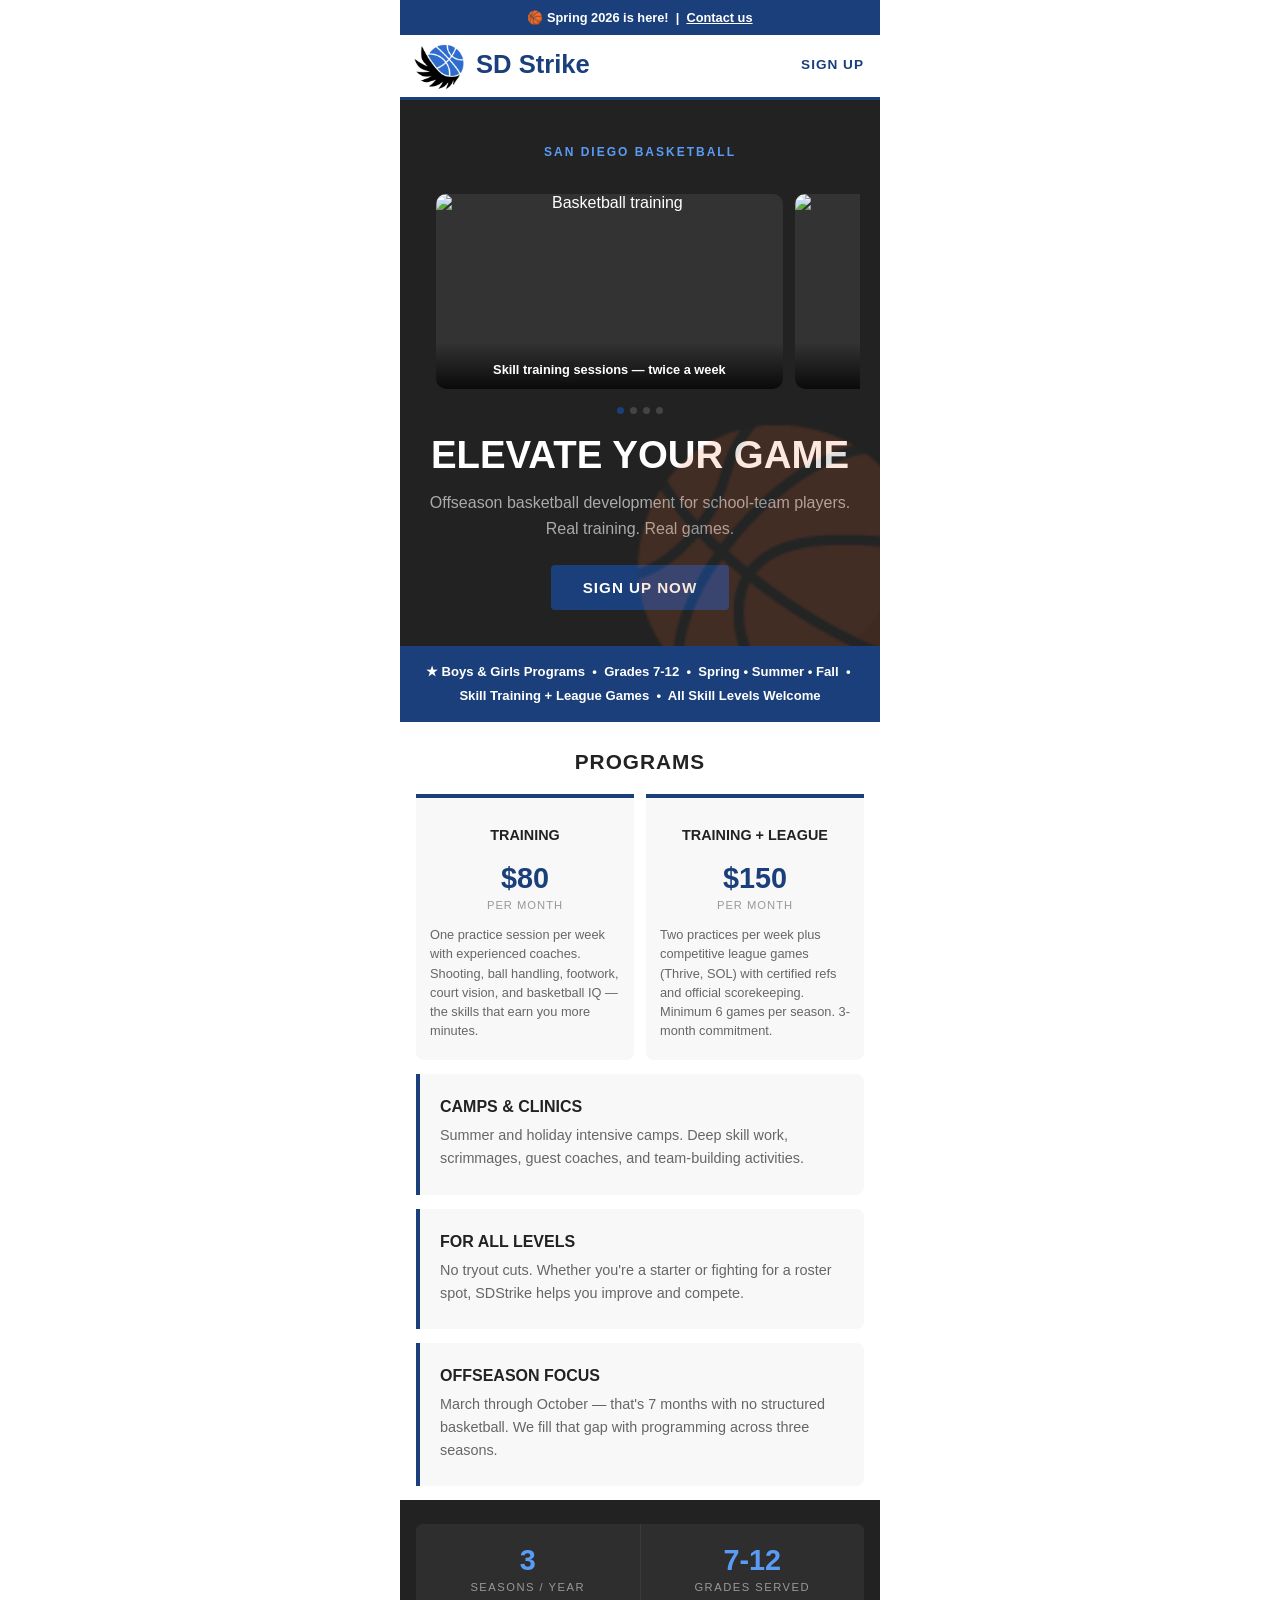
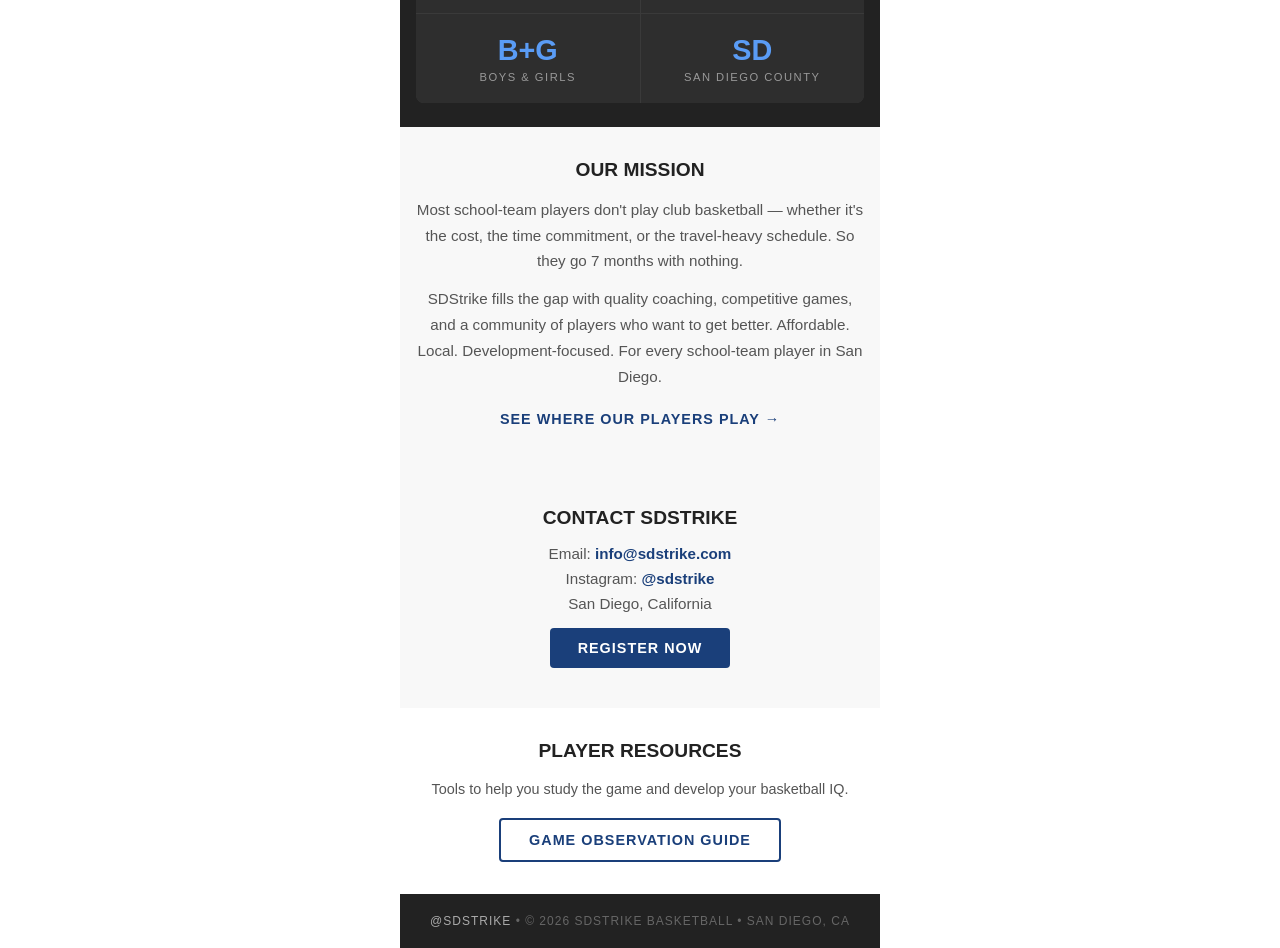
==== index.html @ 97cf1a8b "add notable players page" ====
<!DOCTYPE html>
<html lang="en">
<head>
<meta charset="UTF-8">
<meta name="viewport" content="width=device-width, initial-scale=1.0">
<title>SDStrike Basketball</title>
<style>
  * { margin: 0; padding: 0; box-sizing: border-box; }
  body { font-family: -apple-system, BlinkMacSystemFont, 'Segoe UI', Roboto, sans-serif; color: #222; background: #fff; max-width: 480px; margin: 0 auto; }

  /* TOP BAR */
  .topbar { background: #1a3f7a; color: #fff; text-align: center; padding: 10px 16px; font-size: 0.8rem; font-weight: 600; }
  .topbar a { color: #fff; }

  /* NAV */
  nav { display: flex; justify-content: space-between; align-items: center; padding: 2px 16px 6px; background: #fff; border-bottom: 3px solid #1a3f7a; position: sticky; top: 0; z-index: 100; }
  nav .logo { font-size: 1.6rem; font-weight: 900; color: #222; display: flex; align-items: center; gap: 6px; }
  nav .logo img { height: 54px; position: relative; top: 3px; left: -4px; }
  nav .logo span { color: #1a3f7a; }
  nav a.nav-link { color: #1a3f7a; text-decoration: none; font-weight: 700; font-size: 0.85rem; text-transform: uppercase; letter-spacing: 1px; }

  /* HERO */
  .hero { background: #222; color: #fff; padding: 40px 20px 36px; text-align: center; position: relative; overflow: hidden; }
  .hero .ball { display: none; }
  .hero .badge { display: inline-block; background: none; color: #5a9cf5; padding: 5px 0; font-size: 0.75rem; font-weight: 700; text-transform: uppercase; letter-spacing: 2px; margin-bottom: 14px; }
  .hero h1 { font-size: 2.4rem; font-weight: 900; text-transform: uppercase; line-height: 1.1; margin-bottom: 14px; }
  .hero p { font-size: 1rem; color: #aaa; line-height: 1.6; margin-bottom: 24px; }
  .hero .btn { display: inline-block; background: #1a3f7a; color: #fff; padding: 14px 32px; font-size: 0.95rem; font-weight: 700; text-decoration: none; text-transform: uppercase; letter-spacing: 1px; border-radius: 4px; }
  .hero .bg-ball { position: absolute; right: -60px; bottom: -70px; font-size: 16rem; opacity: 0.15; pointer-events: none; }

  /* GALLERY SLIDESHOW */
  .gallery { padding: 16px 0 20px; }
  .gallery-track { display: flex; gap: 12px; overflow-x: auto; scroll-snap-type: x mandatory; -webkit-overflow-scrolling: touch; padding: 0 16px 14px; scrollbar-width: none; }
  .gallery-track::-webkit-scrollbar { display: none; }
  .gallery-slide { flex: 0 0 85%; scroll-snap-align: center; border-radius: 10px; overflow: hidden; position: relative; background: #333; aspect-ratio: 16 / 9; display: flex; align-items: center; justify-content: center; }
  .gallery-slide img, .gallery-slide video { width: 100%; height: 100%; object-fit: cover; }
  .gallery-slide .placeholder { text-align: center; color: #888; padding: 20px; }
  .gallery-slide .placeholder .icon { font-size: 2.5rem; margin-bottom: 8px; display: block; }
  .gallery-slide .placeholder p { font-size: 0.8rem; }
  .gallery-slide .caption { position: absolute; bottom: 0; left: 0; right: 0; background: linear-gradient(transparent, rgba(0,0,0,0.8)); color: #fff; padding: 20px 14px 12px; font-size: 0.8rem; font-weight: 600; }
  .gallery-dots { display: flex; justify-content: center; gap: 6px; padding: 4px 0 0; }
  .gallery-dots span { width: 7px; height: 7px; border-radius: 50%; background: #444; }
  .gallery-dots span.active { background: #1a3f7a; }

  /* TICKER */
  .ticker { background: #1a3f7a; color: #fff; padding: 14px 16px; font-size: 0.82rem; font-weight: 600; text-align: center; line-height: 1.8; }

  /* PROGRAM CARDS */
  .programs { padding: 0 16px; }
  .programs h2 { font-size: 1.3rem; font-weight: 800; text-transform: uppercase; letter-spacing: 1px; padding: 28px 0 20px; text-align: center; }
  .pricing-row { display: grid; grid-template-columns: 1fr 1fr; gap: 12px; margin-bottom: 14px; }
  .pricing-card { background: #f8f8f8; border-top: 4px solid #1a3f7a; border-radius: 0 0 8px 8px; padding: 20px 14px; text-align: center; display: flex; flex-direction: column; }
  .pricing-card h3 { font-size: 0.9rem; font-weight: 800; text-transform: uppercase; color: #222; margin-bottom: 10px; min-height: 2.4em; display: flex; align-items: center; justify-content: center; }
  .pricing-card .price { font-size: 1.8rem; font-weight: 900; color: #1a3f7a; margin-bottom: 4px; }
  .pricing-card .price-sub { font-size: 0.7rem; color: #999; text-transform: uppercase; letter-spacing: 1px; margin-bottom: 14px; }
  .pricing-card p { font-size: 0.8rem; color: #666; line-height: 1.5; text-align: left; flex: 1; }
  .program-card { background: #f8f8f8; border-left: 4px solid #1a3f7a; padding: 24px 20px; margin-bottom: 14px; border-radius: 0 8px 8px 0; }
  .program-card h3 { font-size: 1rem; font-weight: 800; text-transform: uppercase; margin-bottom: 8px; color: #222; }
  .program-card p { font-size: 0.9rem; color: #666; line-height: 1.6; }

  /* STATS + ABOUT DARK BLOCK */
  .dark-block { background: #222; padding: 24px 0 24px; }
  .stats { display: grid; grid-template-columns: 1fr 1fr; gap: 1px; background: #3a3a3a; margin: 0 16px; border-radius: 8px; overflow: hidden; }
  .stat-item { background: #2e2e2e; padding: 20px 12px; text-align: center; }
  .stat-item .num { font-size: 1.8rem; font-weight: 900; color: #5a9cf5; }
  .stat-item .label { font-size: 0.7rem; text-transform: uppercase; letter-spacing: 1.5px; color: #999; margin-top: 4px; }

  /* ABOUT */
  .about { padding: 32px 16px 32px; background: #f8f8f8; text-align: center; }
  .about h2 { font-size: 1.2rem; font-weight: 800; text-transform: uppercase; margin-bottom: 16px; }
  .about p { font-size: 0.95rem; color: #555; line-height: 1.7; margin-bottom: 12px; }

  /* CONTACT */
  .contact { background: #f8f8f8; padding: 32px 16px; text-align: center; }
  .contact h2 { font-size: 1.2rem; font-weight: 800; text-transform: uppercase; margin-bottom: 16px; }
  .contact p { font-size: 0.95rem; color: #555; margin-bottom: 8px; }
  .contact a { color: #1a3f7a; font-weight: 700; text-decoration: none; }

  /* RESOURCES */
  .resources { padding: 32px 16px; text-align: center; }
  .resources h2 { font-size: 1.2rem; font-weight: 800; text-transform: uppercase; margin-bottom: 16px; }
  .resources p { font-size: 0.9rem; color: #555; margin-bottom: 16px; line-height: 1.6; }
  .resources .resource-btn { display: inline-block; background: #fff; color: #1a3f7a; border: 2px solid #1a3f7a; padding: 12px 28px; font-size: 0.9rem; font-weight: 700; text-decoration: none; text-transform: uppercase; letter-spacing: 1px; border-radius: 4px; transition: background 0.2s, color 0.2s; }
  .resources .resource-btn:hover { background: #1a3f7a; color: #fff; }

  /* FOOTER */
  footer { background: #222; color: #666; padding: 20px 16px; text-align: center; font-size: 0.75rem; text-transform: uppercase; letter-spacing: 1px; }
</style>
</head>
<body>

<div class="topbar">
  &#127936; Spring 2026 is here! &nbsp;|&nbsp; <a href="#contact">Contact us</a>
</div>

<nav>
  <div class="logo"><img src="sdstrike.png" alt="SDStrike"> <span>SD Strike</span></div>
  <a href="https://docs.google.com/forms/d/e/1FAIpQLSfK__71O7koZuayCxLPjM4MMpA4Gy1IkX4Kkn_29KgoKGZwSg/viewform" class="nav-link" target="_blank">Sign Up</a>
</nav>

<section class="hero">
  <div class="badge">San Diego Basketball</div>

  <div class="gallery">
    <div class="gallery-track" id="galleryTrack">
      <div class="gallery-slide">
        <img src="https://images.unsplash.com/photo-1546519638-68e109498ffc?w=800&q=80" alt="Basketball training">
        <div class="caption">Skill training sessions — twice a week</div>
      </div>
      <div class="gallery-slide">
        <img src="https://images.unsplash.com/photo-1574623452334-1e0ac2b3ccb4?w=800&q=80" alt="Game day basketball">
        <div class="caption">Weekend league games with refs</div>
      </div>
      <div class="gallery-slide">
        <img src="https://images.unsplash.com/photo-1519861531473-9200262188bf?w=800&q=80" alt="Basketball on court">
        <div class="caption">Building a community of players</div>
      </div>
      <div class="gallery-slide">
        <img src="https://images.unsplash.com/photo-1608245449230-4ac19066d2d0?w=800&q=80" alt="Youth basketball">
        <div class="caption">Development for every school-team player</div>
      </div>
    </div>
    <div class="gallery-dots" id="galleryDots">
      <span class="active"></span>
      <span></span>
      <span></span>
      <span></span>
    </div>
  </div>

  <h1>Elevate Your Game</h1>
  <div class="bg-ball">&#127936;</div>
  <p>Offseason basketball development for school-team players. Real training. Real games.</p>
  <a href="https://docs.google.com/forms/d/e/1FAIpQLSfK__71O7koZuayCxLPjM4MMpA4Gy1IkX4Kkn_29KgoKGZwSg/viewform" class="btn" target="_blank">Sign Up Now</a>
</section>

<div class="ticker">
  &#9733; Boys &amp; Girls Programs &nbsp;&bull;&nbsp;
  Grades 7-12 &nbsp;&bull;&nbsp;
  Spring &bull; Summer &bull; Fall &nbsp;&bull;&nbsp;
  Skill Training + League Games &nbsp;&bull;&nbsp;
  All Skill Levels Welcome
</div>

<div class="programs" id="programs">
  <h2>Programs</h2>

  <div class="pricing-row">
    <div class="pricing-card">
      <h3>Training</h3>
      <div class="price">$80</div>
      <div class="price-sub">per month</div>
      <p>One practice session per week with experienced coaches. Shooting, ball handling, footwork, court vision, and basketball IQ — the skills that earn you more minutes.</p>
    </div>
    <div class="pricing-card">
      <h3>Training + League</h3>
      <div class="price">$150</div>
      <div class="price-sub">per month</div>
      <p>Two practices per week plus competitive league games (Thrive, SOL) with certified refs and official scorekeeping. Minimum 6 games per season. 3-month commitment.</p>
    </div>
  </div>

  <div class="program-card">
    <h3>Camps &amp; Clinics</h3>
    <p>Summer and holiday intensive camps. Deep skill work, scrimmages, guest coaches, and team-building activities.</p>
  </div>

  <div class="program-card">
    <h3>For All Levels</h3>
    <p>No tryout cuts. Whether you're a starter or fighting for a roster spot, SDStrike helps you improve and compete.</p>
  </div>

  <div class="program-card">
    <h3>Offseason Focus</h3>
    <p>March through October — that's 7 months with no structured basketball. We fill that gap with programming across three seasons.</p>
  </div>
</div>

<div class="dark-block">
<div class="stats">
  <div class="stat-item">
    <div class="num">3</div>
    <div class="label">Seasons / Year</div>
  </div>
  <div class="stat-item">
    <div class="num">7-12</div>
    <div class="label">Grades Served</div>
  </div>
  <div class="stat-item">
    <div class="num">B+G</div>
    <div class="label">Boys &amp; Girls</div>
  </div>
  <div class="stat-item">
    <div class="num">SD</div>
    <div class="label">San Diego County</div>
  </div>
</div>

</div>

<section class="about" id="about">
  <h2>Our Mission</h2>
  <p>Most school-team players don't play club basketball — whether it's the cost, the time commitment, or the travel-heavy schedule. So they go 7 months with nothing.</p>
  <p>SDStrike fills the gap with quality coaching, competitive games, and a community of players who want to get better. Affordable. Local. Development-focused. For every school-team player in San Diego.</p>
  <p style="margin-top: 16px;"><a href="players.html" style="color:#1a3f7a; font-weight:700; text-decoration:none; font-size:0.9rem; text-transform:uppercase; letter-spacing:1px;">See Where Our Players Play &rarr;</a></p>
</section>

<section class="contact" id="contact">
  <h2>Contact SDStrike</h2>
  <p>Email: <a href="mailto:info@sdstrike.com">info@sdstrike.com</a></p>
  <p>Instagram: <a href="https://www.instagram.com/sdstrike" target="_blank">@sdstrike</a></p>
  <p>San Diego, California</p>
  <p style="margin-top: 16px;"><a href="https://docs.google.com/forms/d/e/1FAIpQLSfK__71O7koZuayCxLPjM4MMpA4Gy1IkX4Kkn_29KgoKGZwSg/viewform" target="_blank" style="display:inline-block; background:#1a3f7a; color:#fff; padding:12px 28px; font-size:0.9rem; font-weight:700; text-decoration:none; text-transform:uppercase; letter-spacing:1px; border-radius:4px;">Register Now</a></p>
</section>

<section class="resources" id="resources">
  <h2>Player Resources</h2>
  <p>Tools to help you study the game and develop your basketball IQ.</p>
  <a href="game_observation_guide.html" class="resource-btn">Game Observation Guide</a>
</section>

<footer>
  <a href="https://www.instagram.com/sdstrike" target="_blank" style="color:#aaa; text-decoration:none;">@sdstrike</a> &bull; &copy; 2026 SDStrike Basketball &bull; San Diego, CA
</footer>

<script>
  const track = document.getElementById('galleryTrack');
  const dots = document.querySelectorAll('#galleryDots span');
  track.addEventListener('scroll', () => {
    const slideWidth = track.querySelector('.gallery-slide').offsetWidth + 12;
    const index = Math.round(track.scrollLeft / slideWidth);
    dots.forEach((d, i) => d.classList.toggle('active', i === index));
  });
</script>
</body>
</html>
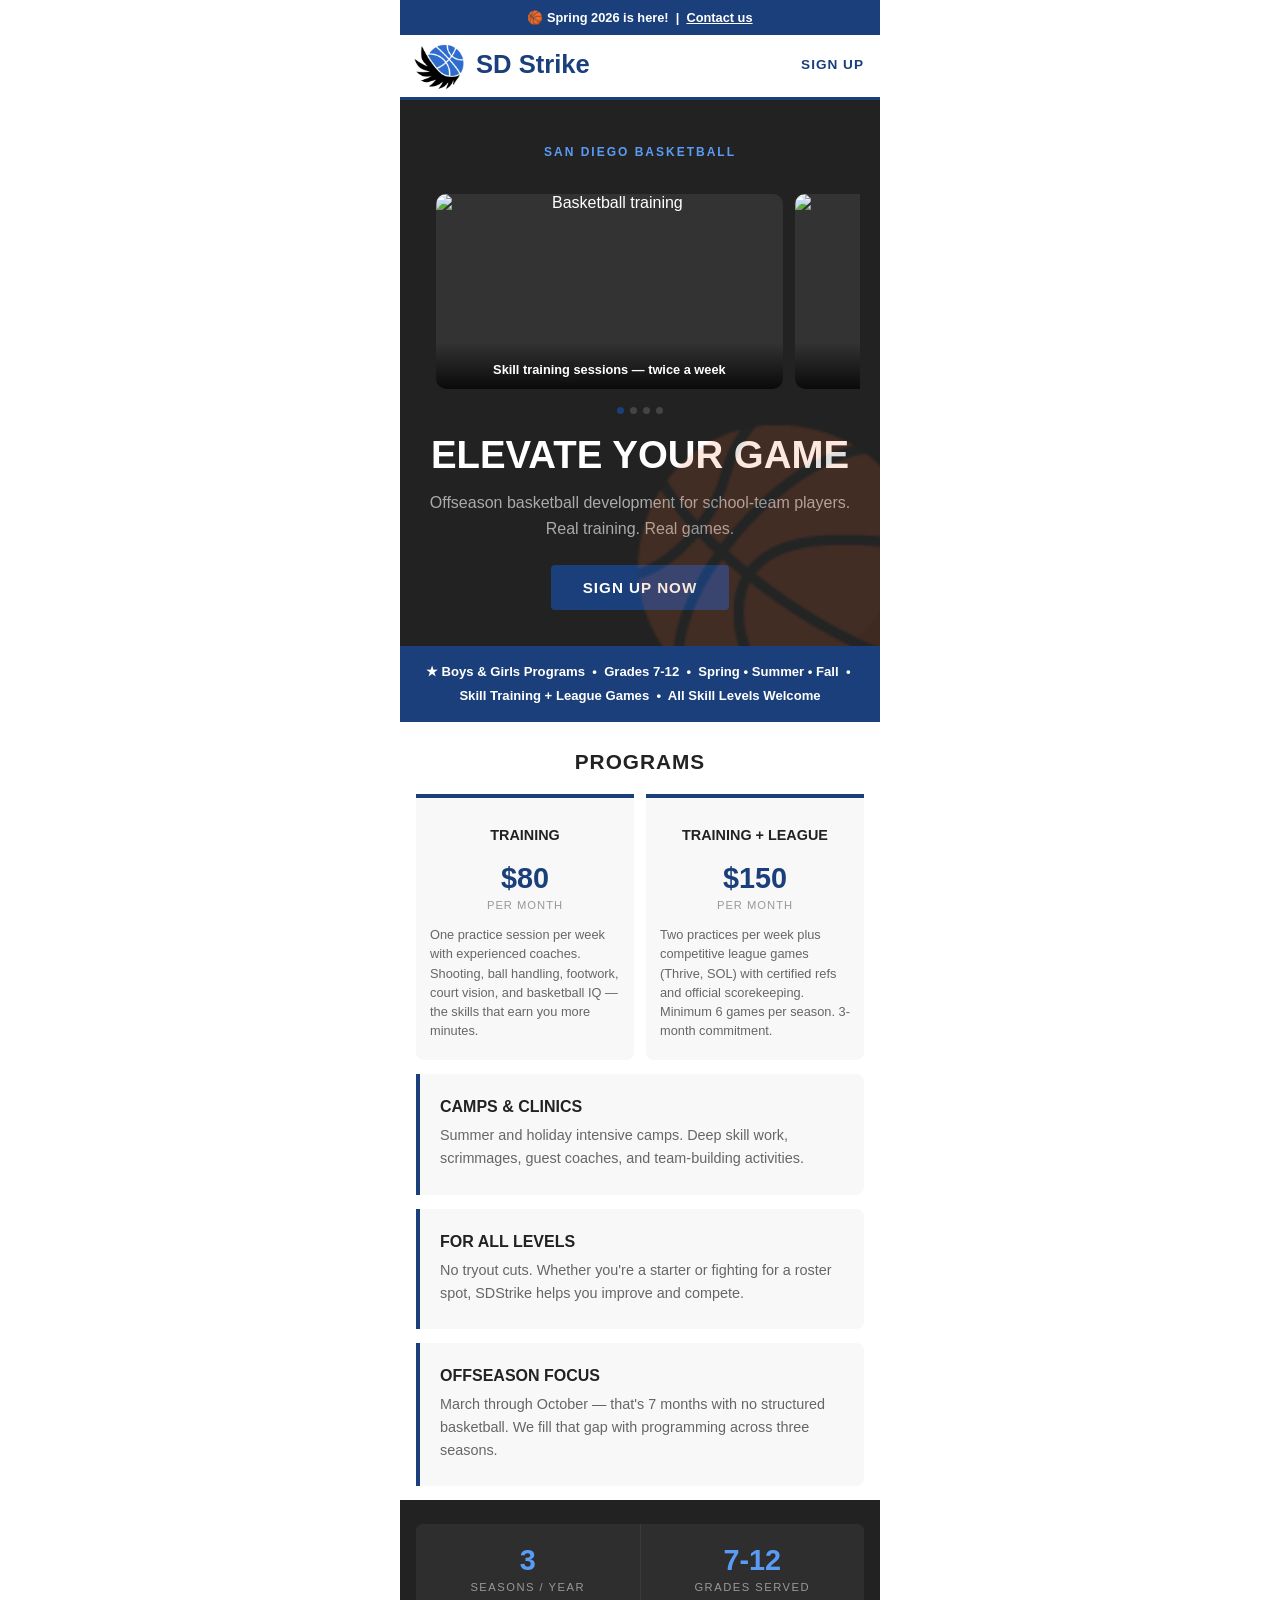
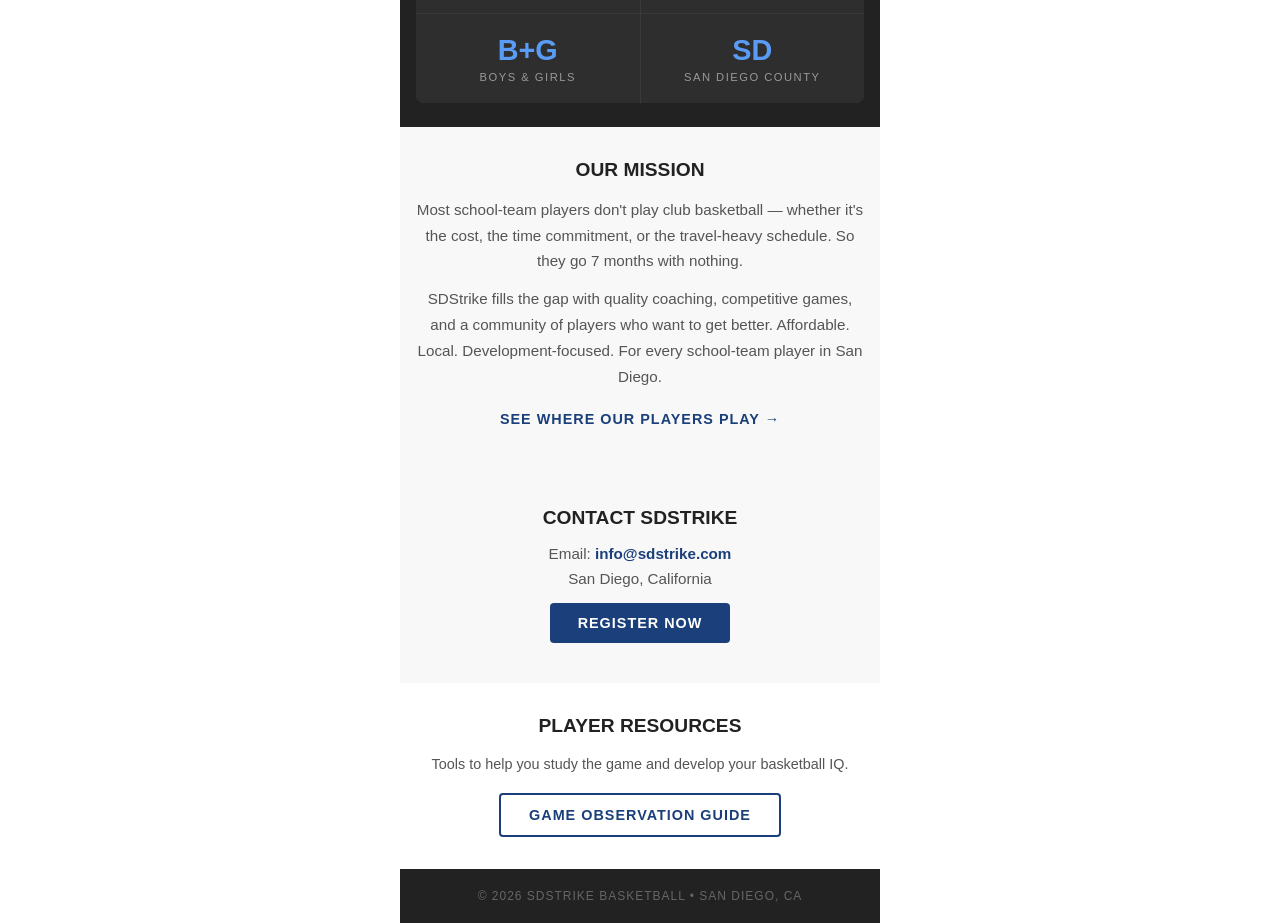
==== commit 6095c20d: "hide insta account for now" ====
--- a/index.html
+++ b/index.html
@@ -208,7 +208,7 @@
 <section class="contact" id="contact">
   <h2>Contact SDStrike</h2>
   <p>Email: <a href="mailto:info@sdstrike.com">info@sdstrike.com</a></p>
-  <p>Instagram: <a href="https://www.instagram.com/sdstrike" target="_blank">@sdstrike</a></p>
+  <!-- <p>Instagram: <a href="https://www.instagram.com/sdstrike" target="_blank">@sdstrike</a></p> -->
   <p>San Diego, California</p>
   <p style="margin-top: 16px;"><a href="https://docs.google.com/forms/d/e/1FAIpQLSfK__71O7koZuayCxLPjM4MMpA4Gy1IkX4Kkn_29KgoKGZwSg/viewform" target="_blank" style="display:inline-block; background:#1a3f7a; color:#fff; padding:12px 28px; font-size:0.9rem; font-weight:700; text-decoration:none; text-transform:uppercase; letter-spacing:1px; border-radius:4px;">Register Now</a></p>
 </section>
@@ -220,7 +220,7 @@
 </section>
 
 <footer>
-  <a href="https://www.instagram.com/sdstrike" target="_blank" style="color:#aaa; text-decoration:none;">@sdstrike</a> &bull; &copy; 2026 SDStrike Basketball &bull; San Diego, CA
+  &copy; 2026 SDStrike Basketball &bull; San Diego, CA
 </footer>
 
 <script>
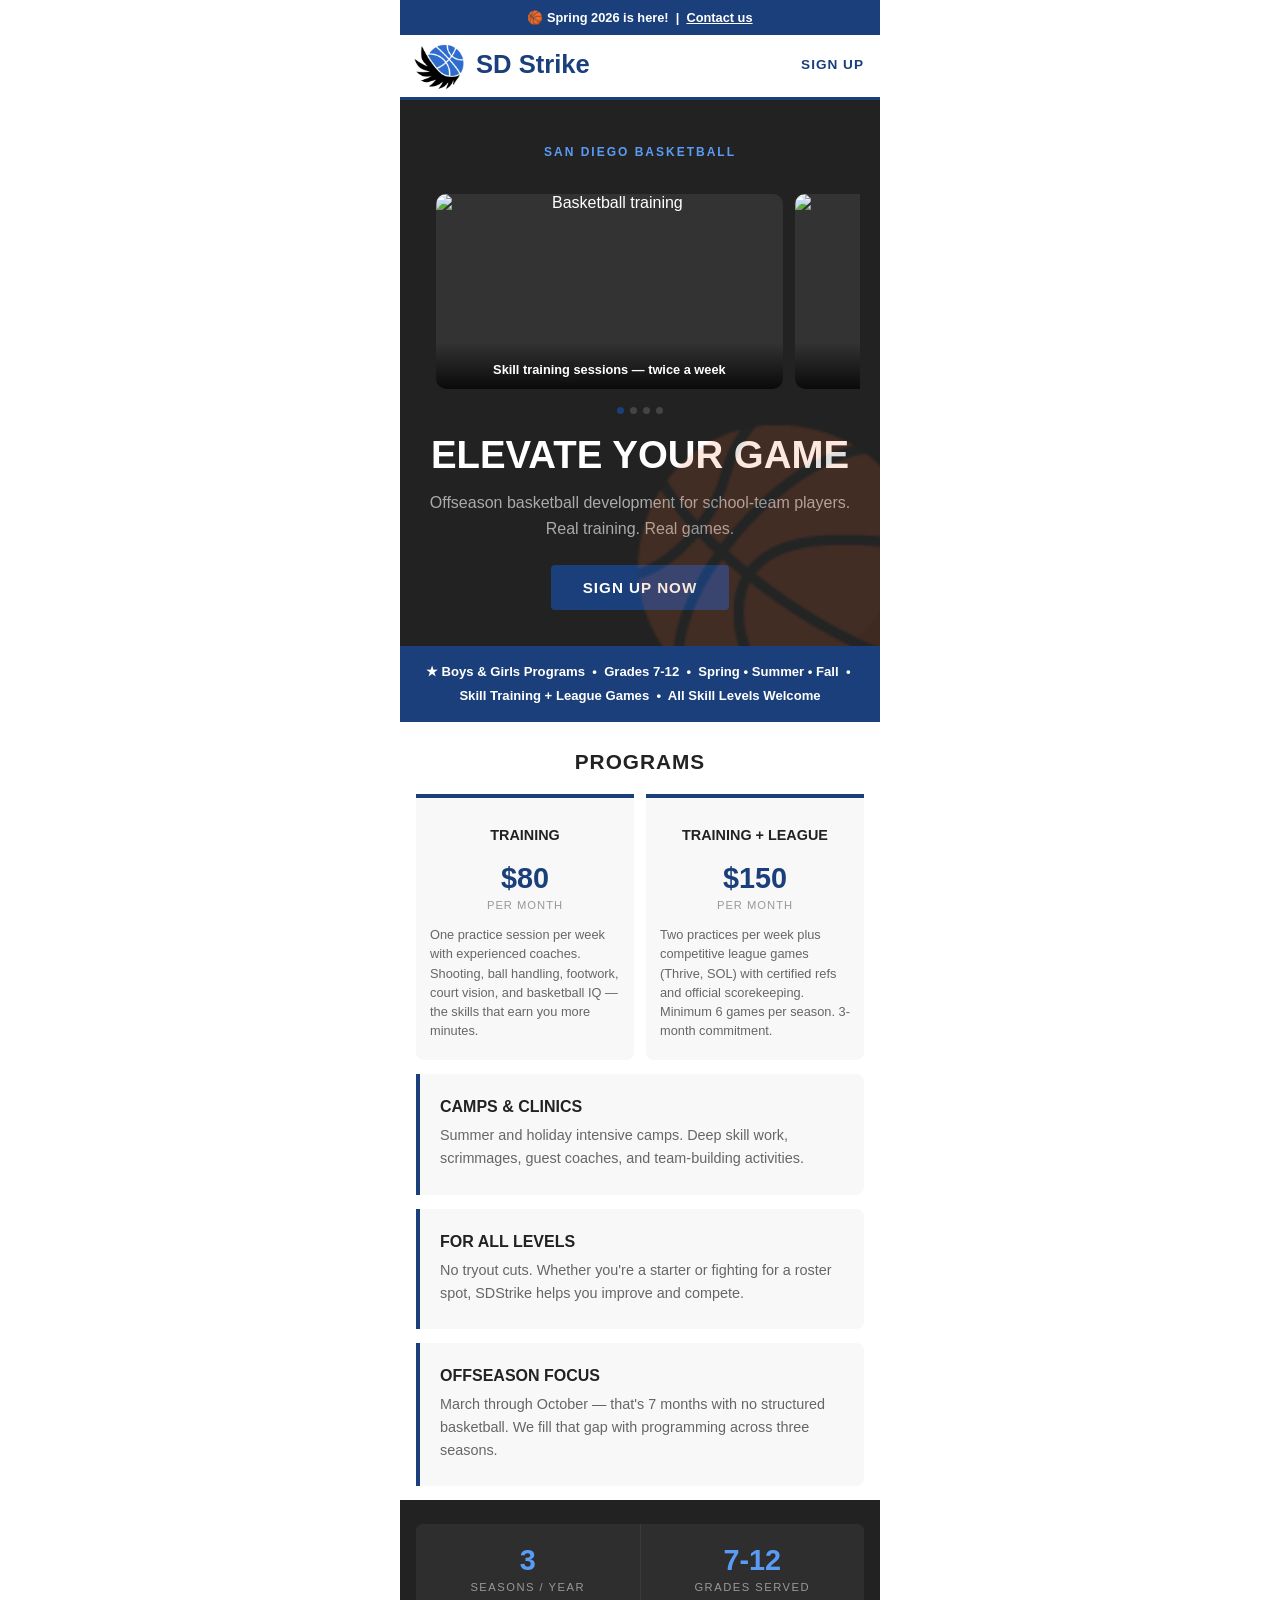
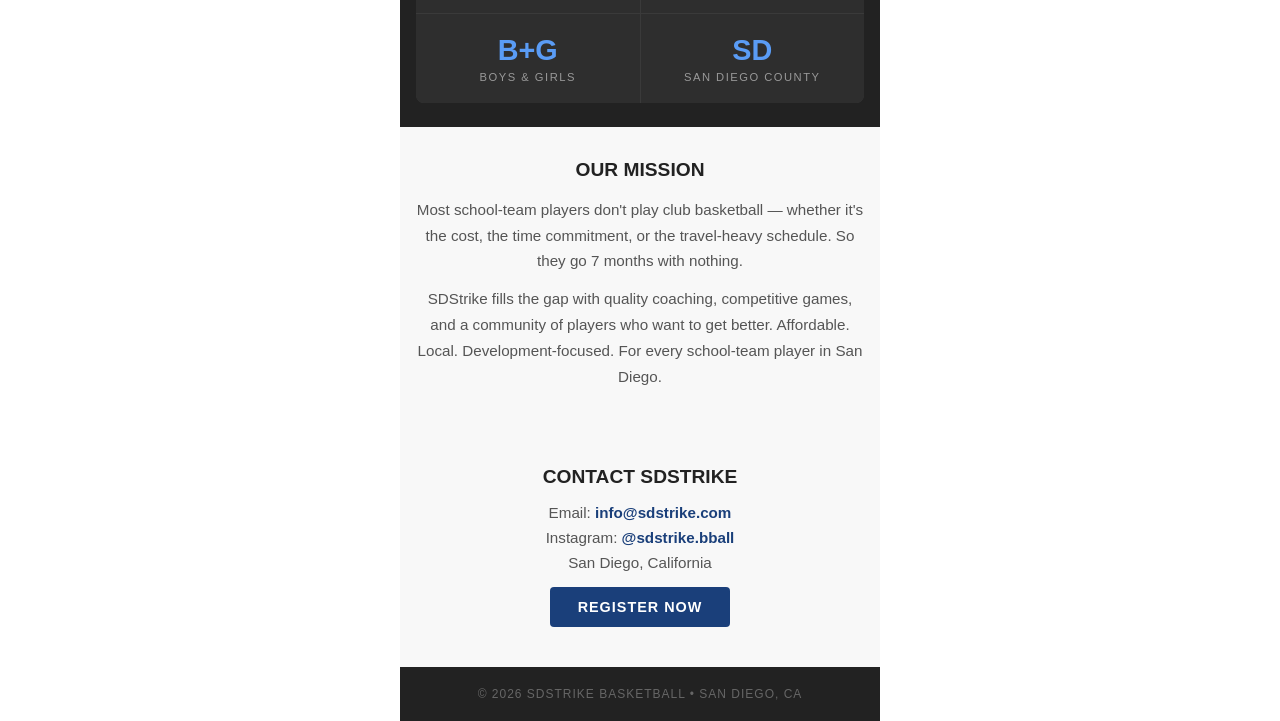
==== commit e0ae169a: "." ====
--- a/index.html
+++ b/index.html
@@ -202,22 +202,24 @@
   <h2>Our Mission</h2>
   <p>Most school-team players don't play club basketball — whether it's the cost, the time commitment, or the travel-heavy schedule. So they go 7 months with nothing.</p>
   <p>SDStrike fills the gap with quality coaching, competitive games, and a community of players who want to get better. Affordable. Local. Development-focused. For every school-team player in San Diego.</p>
-  <p style="margin-top: 16px;"><a href="players.html" style="color:#1a3f7a; font-weight:700; text-decoration:none; font-size:0.9rem; text-transform:uppercase; letter-spacing:1px;">See Where Our Players Play &rarr;</a></p>
+  <!-- <p style="margin-top: 16px;"><a href="internal/players.html" style="color:#1a3f7a; font-weight:700; text-decoration:none; font-size:0.9rem; text-transform:uppercase; letter-spacing:1px;">See Where Our Players Play &rarr;</a></p> -->
 </section>
 
 <section class="contact" id="contact">
   <h2>Contact SDStrike</h2>
   <p>Email: <a href="mailto:info@sdstrike.com">info@sdstrike.com</a></p>
-  <!-- <p>Instagram: <a href="https://www.instagram.com/sdstrike" target="_blank">@sdstrike</a></p> -->
+  <p>Instagram: <a href="https://www.instagram.com/sdstrike.bball" target="_blank">@sdstrike.bball</a></p>
   <p>San Diego, California</p>
   <p style="margin-top: 16px;"><a href="https://docs.google.com/forms/d/e/1FAIpQLSfK__71O7koZuayCxLPjM4MMpA4Gy1IkX4Kkn_29KgoKGZwSg/viewform" target="_blank" style="display:inline-block; background:#1a3f7a; color:#fff; padding:12px 28px; font-size:0.9rem; font-weight:700; text-decoration:none; text-transform:uppercase; letter-spacing:1px; border-radius:4px;">Register Now</a></p>
 </section>
 
+<!--
 <section class="resources" id="resources">
   <h2>Player Resources</h2>
   <p>Tools to help you study the game and develop your basketball IQ.</p>
-  <a href="game_observation_guide.html" class="resource-btn">Game Observation Guide</a>
-</section>
+  <a href="internal/game_observation_guide.html" class="resource-btn">Game Observation Guide</a>
+</section>
+-->
 
 <footer>
   &copy; 2026 SDStrike Basketball &bull; San Diego, CA
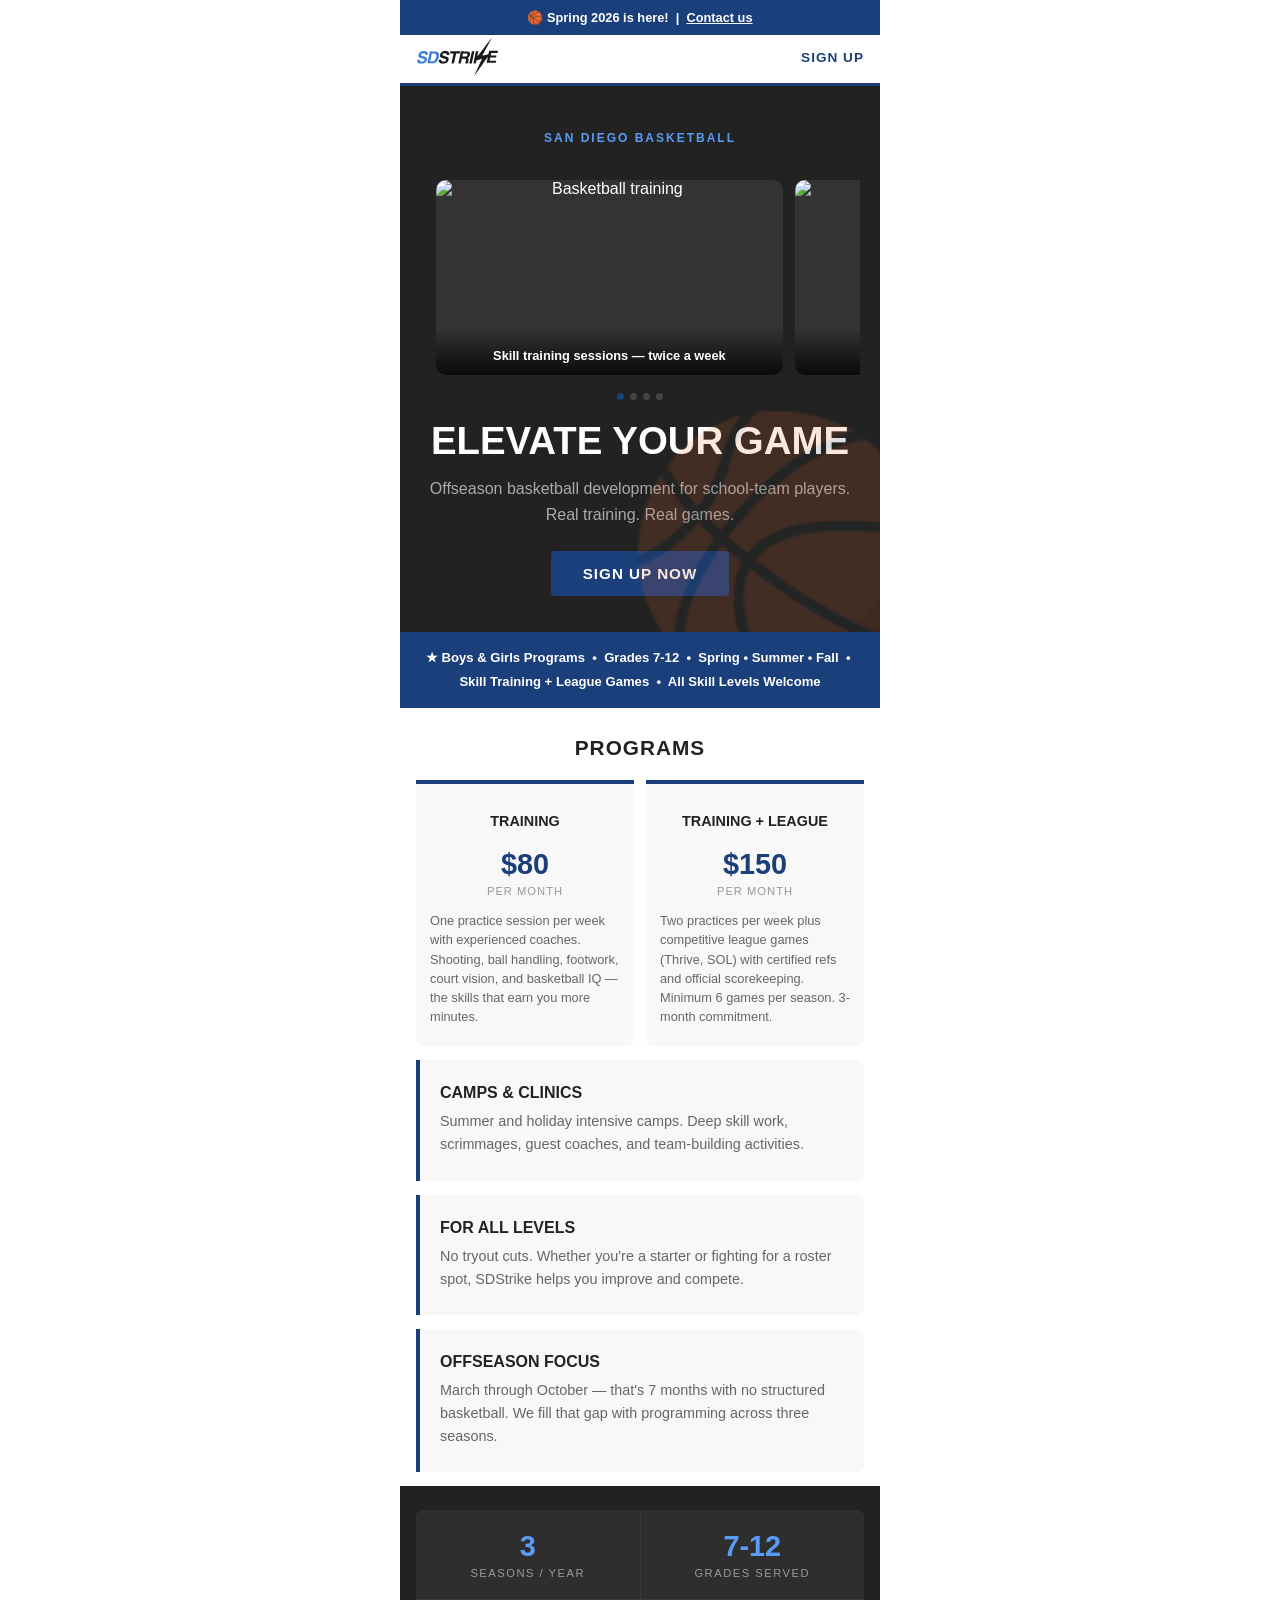
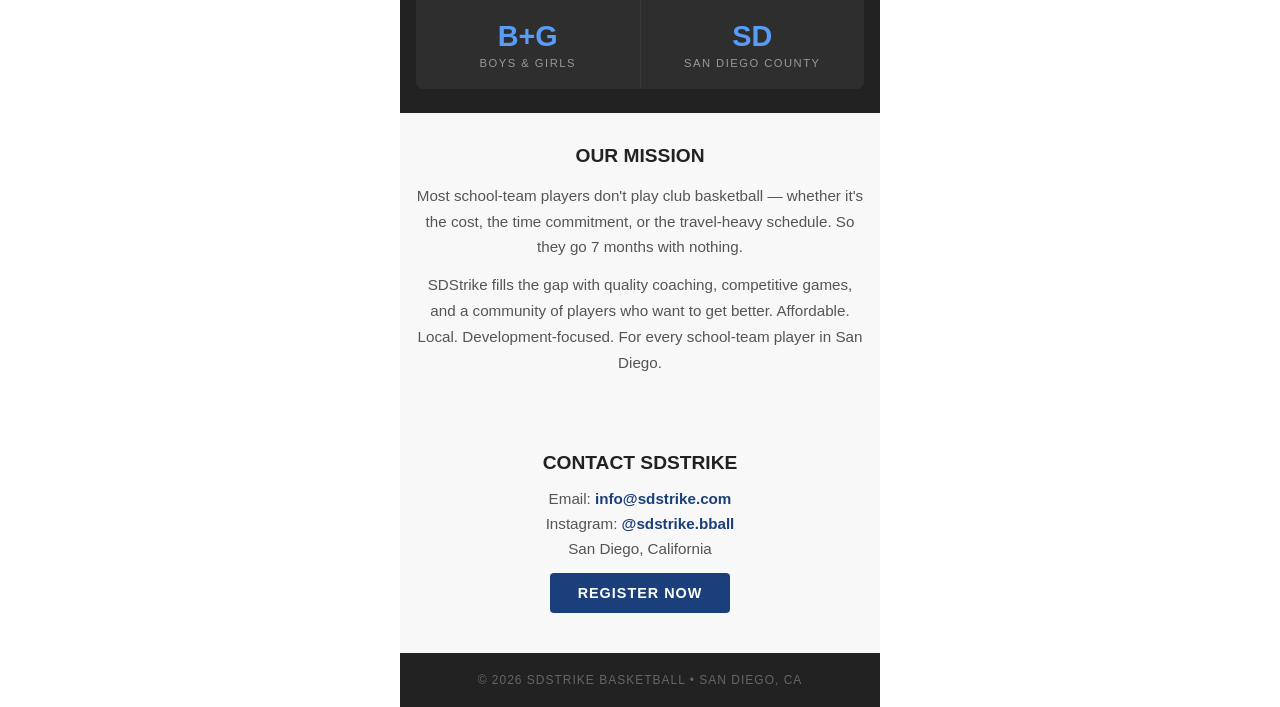
==== commit 4ccb5487: "new logo" ====
--- a/index.html
+++ b/index.html
@@ -14,9 +14,8 @@
 
   /* NAV */
   nav { display: flex; justify-content: space-between; align-items: center; padding: 2px 16px 6px; background: #fff; border-bottom: 3px solid #1a3f7a; position: sticky; top: 0; z-index: 100; }
-  nav .logo { font-size: 1.6rem; font-weight: 900; color: #222; display: flex; align-items: center; gap: 6px; }
-  nav .logo img { height: 54px; position: relative; top: 3px; left: -4px; }
-  nav .logo span { color: #1a3f7a; }
+  nav .logo { display: flex; align-items: center; }
+  nav .logo img { height: 40px; }
   nav a.nav-link { color: #1a3f7a; text-decoration: none; font-weight: 700; font-size: 0.85rem; text-transform: uppercase; letter-spacing: 1px; }
 
   /* HERO */
@@ -94,7 +93,7 @@
 </div>
 
 <nav>
-  <div class="logo"><img src="sdstrike.png" alt="SDStrike"> <span>SD Strike</span></div>
+  <div class="logo"><img src="sdstrikelogo.svg" alt="SD Strike"></div>
   <a href="https://docs.google.com/forms/d/e/1FAIpQLSfK__71O7koZuayCxLPjM4MMpA4Gy1IkX4Kkn_29KgoKGZwSg/viewform" class="nav-link" target="_blank">Sign Up</a>
 </nav>
 
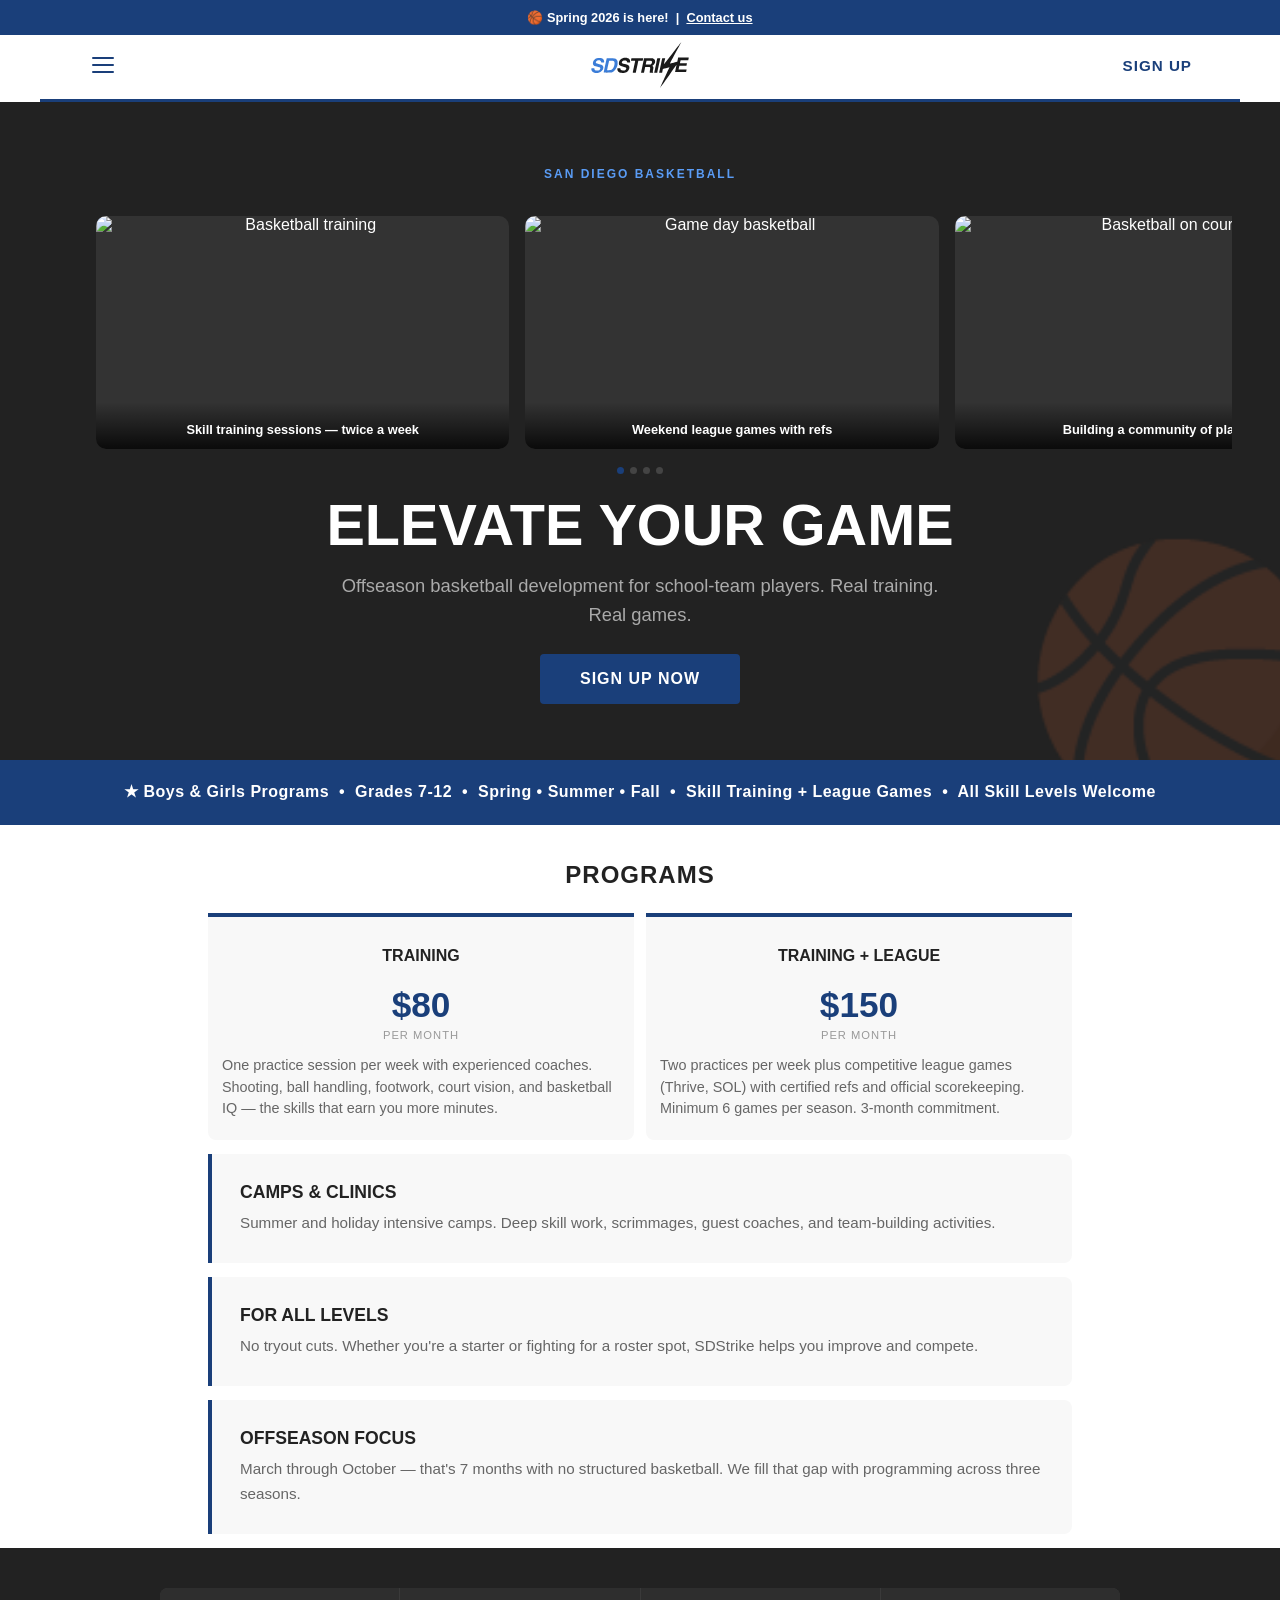
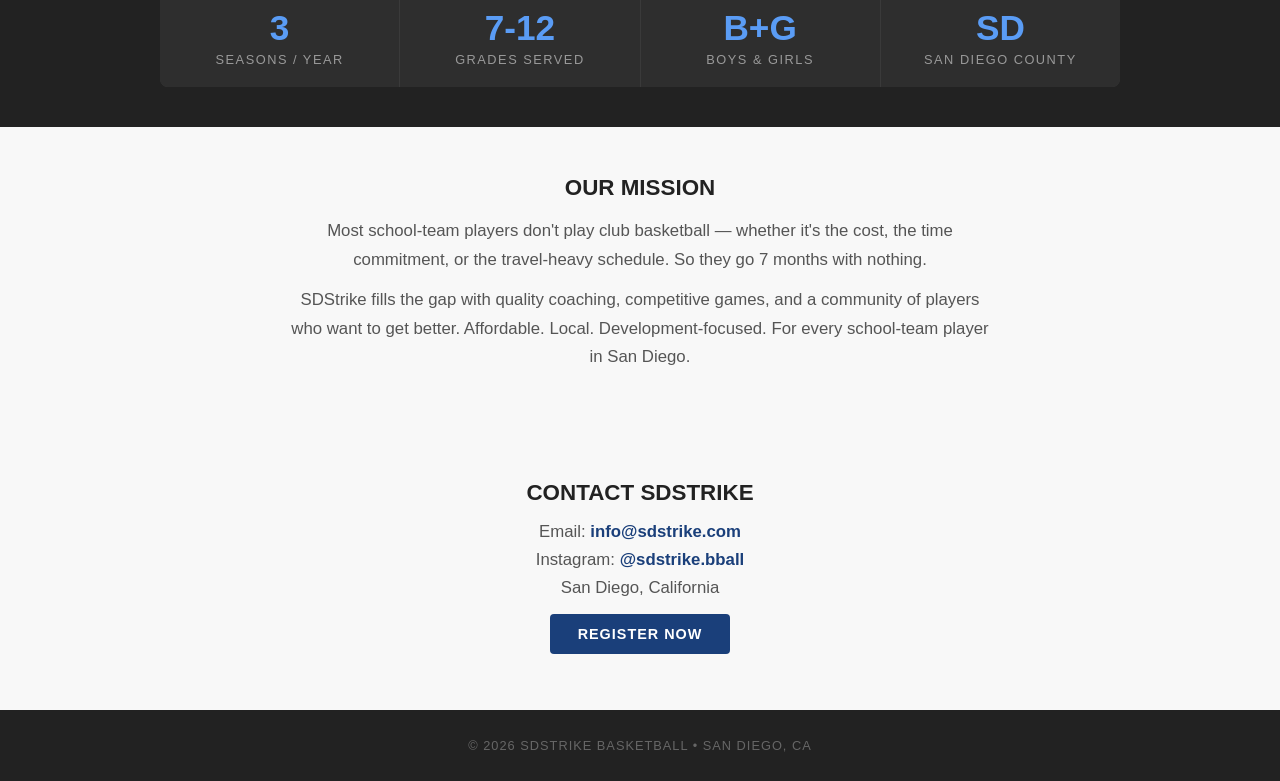
==== commit 3361e612: "add hamburger menu, sign-in page, and dashboard - Hamburger menu in nav with animated X toggle and L" ====
--- a/index.html
+++ b/index.html
@@ -6,17 +6,32 @@
 <title>SDStrike Basketball</title>
 <style>
   * { margin: 0; padding: 0; box-sizing: border-box; }
-  body { font-family: -apple-system, BlinkMacSystemFont, 'Segoe UI', Roboto, sans-serif; color: #222; background: #fff; max-width: 480px; margin: 0 auto; }
+  body { font-family: -apple-system, BlinkMacSystemFont, 'Segoe UI', Roboto, sans-serif; color: #222; background: #fff; margin: 0 auto; }
 
   /* TOP BAR */
   .topbar { background: #1a3f7a; color: #fff; text-align: center; padding: 10px 16px; font-size: 0.8rem; font-weight: 600; }
   .topbar a { color: #fff; }
 
   /* NAV */
-  nav { display: flex; justify-content: space-between; align-items: center; padding: 2px 16px 6px; background: #fff; border-bottom: 3px solid #1a3f7a; position: sticky; top: 0; z-index: 100; }
-  nav .logo { display: flex; align-items: center; }
+  .nav-container { position: sticky; top: 0; z-index: 100; background: #fff; }
+  nav { display: grid; grid-template-columns: 1fr auto 1fr; align-items: center; padding: 2px 16px 6px; background: #fff; border-bottom: 3px solid #1a3f7a; }
+  nav .logo { display: flex; align-items: center; justify-content: center; }
   nav .logo img { height: 40px; }
-  nav a.nav-link { color: #1a3f7a; text-decoration: none; font-weight: 700; font-size: 0.85rem; text-transform: uppercase; letter-spacing: 1px; }
+  nav a.nav-link { color: #1a3f7a; text-decoration: none; font-weight: 700; font-size: 0.85rem; text-transform: uppercase; letter-spacing: 1px; justify-self: end; }
+
+  /* HAMBURGER BUTTON */
+  .menu-btn { background: none; border: none; cursor: pointer; padding: 8px 4px; display: flex; flex-direction: column; gap: 5px; justify-self: start; }
+  .menu-btn span { display: block; width: 22px; height: 2px; background: #1a3f7a; border-radius: 2px; transition: transform 0.25s ease, opacity 0.25s ease; }
+  .menu-btn.open span:nth-child(1) { transform: rotate(45deg) translate(5px, 5px); }
+  .menu-btn.open span:nth-child(2) { opacity: 0; }
+  .menu-btn.open span:nth-child(3) { transform: rotate(-45deg) translate(5px, -5px); }
+
+  /* DROPDOWN MENU */
+  .menu-dropdown { display: none; border-bottom: 3px solid #1a3f7a; background: #fff; }
+  .menu-dropdown.open { display: block; }
+  .menu-dropdown a { display: flex; align-items: center; gap: 10px; padding: 16px 20px; color: #1a3f7a; text-decoration: none; font-weight: 700; font-size: 0.9rem; text-transform: uppercase; letter-spacing: 1px; border-bottom: 1px solid #f0f0f0; }
+  .menu-dropdown a:last-child { border-bottom: none; }
+  .menu-dropdown a:active { background: #f4f7ff; }
 
   /* HERO */
   .hero { background: #222; color: #fff; padding: 40px 20px 36px; text-align: center; position: relative; overflow: hidden; }
@@ -84,6 +99,90 @@
 
   /* FOOTER */
   footer { background: #222; color: #666; padding: 20px 16px; text-align: center; font-size: 0.75rem; text-transform: uppercase; letter-spacing: 1px; }
+
+  /* ============ MOBILE CAP (keep mobile look on small screens) ============ */
+  @media (max-width: 599px) {
+    body { max-width: 480px; }
+  }
+
+  /* ============ TABLET (600px – 1023px) ============ */
+  @media (min-width: 600px) {
+    /* Nav */
+    nav { padding: 4px 32px 8px; }
+    nav a.nav-link { font-size: 0.9rem; }
+
+    /* Hero */
+    .hero { padding: 50px 40px 44px; }
+    .hero h1 { font-size: 3rem; }
+    .hero p { font-size: 1.1rem; max-width: 540px; margin-left: auto; margin-right: auto; }
+
+    /* Gallery */
+    .gallery-slide { flex: 0 0 60%; }
+
+    /* Ticker */
+    .ticker { font-size: 0.9rem; padding: 16px 32px; }
+
+    /* Programs */
+    .programs { padding: 0 32px; max-width: 800px; margin: 0 auto; }
+
+    /* Stats */
+    .stats { max-width: 800px; margin: 0 auto; grid-template-columns: repeat(4, 1fr); }
+    .dark-block { padding: 32px 32px; }
+
+    /* About / Contact */
+    .about, .contact { padding: 40px 32px; }
+    .about p, .contact p { max-width: 600px; margin-left: auto; margin-right: auto; }
+    .about p { margin-bottom: 12px; }
+
+    /* Footer */
+    footer { padding: 24px 32px; }
+  }
+
+  /* ============ DESKTOP (1024px+) ============ */
+  @media (min-width: 1024px) {
+    /* Nav */
+    nav { padding: 6px 48px 10px; max-width: 1200px; margin: 0 auto; }
+    nav .logo img { height: 48px; }
+    nav a.nav-link { font-size: 0.95rem; }
+
+    /* Hero */
+    .hero { padding: 60px 48px 56px; }
+    .hero h1 { font-size: 3.6rem; }
+    .hero p { font-size: 1.15rem; max-width: 620px; }
+    .hero .btn { padding: 16px 40px; font-size: 1rem; }
+
+    /* Gallery */
+    .gallery { max-width: 100%; margin: 0 auto; padding: 16px 0 20px; }
+    .gallery-track { padding: 0 48px 14px; gap: 16px; }
+    .gallery-slide { flex: 0 0 38%; }
+
+    /* Ticker */
+    .ticker { font-size: 1rem; padding: 18px 48px; letter-spacing: 0.5px; }
+
+    /* Programs */
+    .programs { max-width: 960px; padding: 0 48px; }
+    .programs h2 { font-size: 1.5rem; padding: 36px 0 24px; }
+    .pricing-card h3 { font-size: 1rem; }
+    .pricing-card .price { font-size: 2.2rem; }
+    .pricing-card p { font-size: 0.9rem; }
+    .program-card { padding: 28px 28px; }
+    .program-card h3 { font-size: 1.1rem; }
+    .program-card p { font-size: 0.95rem; }
+
+    /* Stats */
+    .stats { max-width: 960px; }
+    .stat-item .num { font-size: 2.2rem; }
+    .stat-item .label { font-size: 0.8rem; }
+    .dark-block { padding: 40px 48px; }
+
+    /* About / Contact */
+    .about, .contact { padding: 48px; }
+    .about h2, .contact h2 { font-size: 1.4rem; }
+    .about p, .contact p { max-width: 700px; font-size: 1.05rem; }
+
+    /* Footer */
+    footer { padding: 28px 48px; font-size: 0.8rem; }
+  }
 </style>
 </head>
 <body>
@@ -92,10 +191,18 @@
   &#127936; Spring 2026 is here! &nbsp;|&nbsp; <a href="#contact">Contact us</a>
 </div>
 
-<nav>
-  <div class="logo"><img src="sdstrikelogo.svg" alt="SD Strike"></div>
-  <a href="https://docs.google.com/forms/d/e/1FAIpQLSfK__71O7koZuayCxLPjM4MMpA4Gy1IkX4Kkn_29KgoKGZwSg/viewform" class="nav-link" target="_blank">Sign Up</a>
-</nav>
+<div class="nav-container">
+  <nav>
+    <button class="menu-btn" id="menuBtn" aria-label="Open menu" aria-expanded="false">
+      <span></span><span></span><span></span>
+    </button>
+    <div class="logo"><img src="sdstrikelogo.svg" alt="SD Strike"></div>
+    <a href="https://docs.google.com/forms/d/e/1FAIpQLSfK__71O7koZuayCxLPjM4MMpA4Gy1IkX4Kkn_29KgoKGZwSg/viewform" class="nav-link" target="_blank">Sign Up</a>
+  </nav>
+  <div class="menu-dropdown" id="menuDropdown">
+    <a href="signin.html">&#128274; Log In</a>
+  </div>
+</div>
 
 <section class="hero">
   <div class="badge">San Diego Basketball</div>
@@ -232,6 +339,21 @@
     const index = Math.round(track.scrollLeft / slideWidth);
     dots.forEach((d, i) => d.classList.toggle('active', i === index));
   });
+
+  const menuBtn = document.getElementById('menuBtn');
+  const menuDropdown = document.getElementById('menuDropdown');
+  menuBtn.addEventListener('click', () => {
+    const isOpen = menuDropdown.classList.toggle('open');
+    menuBtn.classList.toggle('open', isOpen);
+    menuBtn.setAttribute('aria-expanded', isOpen);
+  });
+  document.addEventListener('click', (e) => {
+    if (!menuBtn.contains(e.target) && !menuDropdown.contains(e.target)) {
+      menuDropdown.classList.remove('open');
+      menuBtn.classList.remove('open');
+      menuBtn.setAttribute('aria-expanded', false);
+    }
+  });
 </script>
 </body>
 </html>
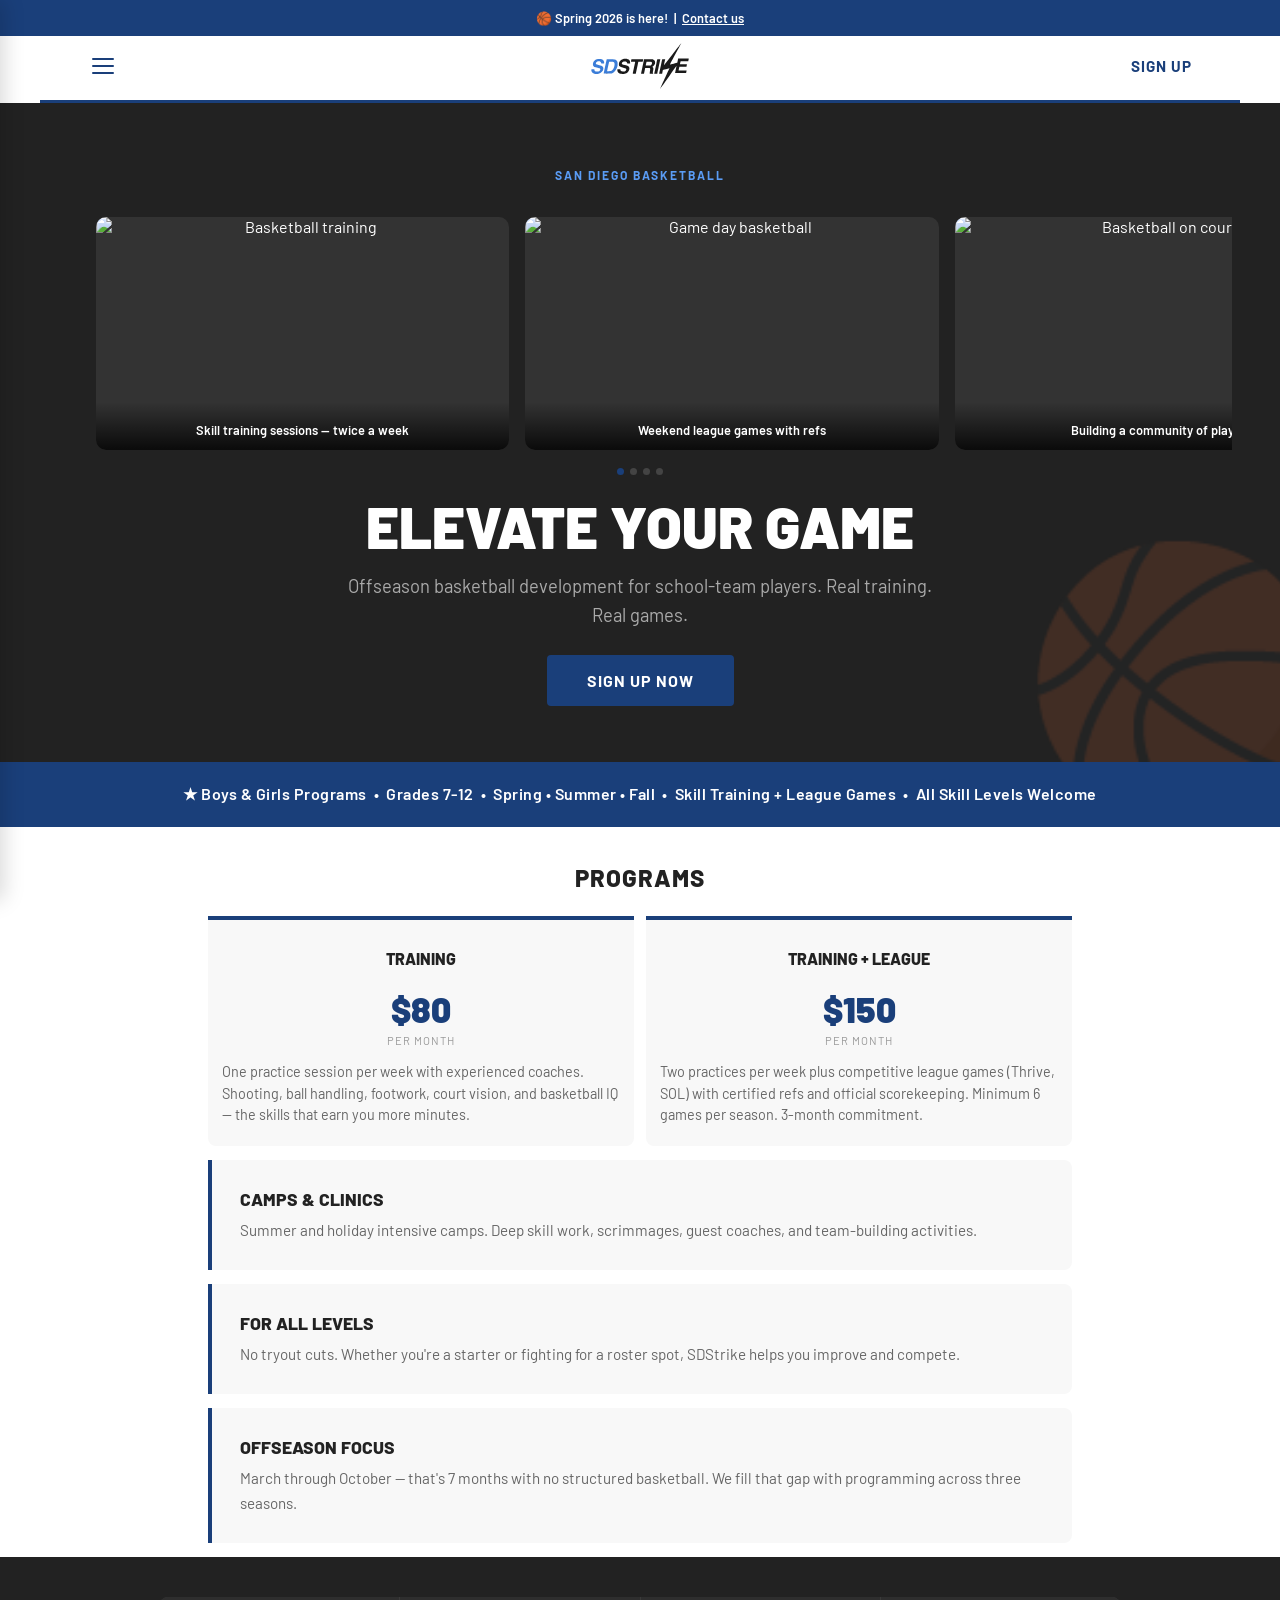
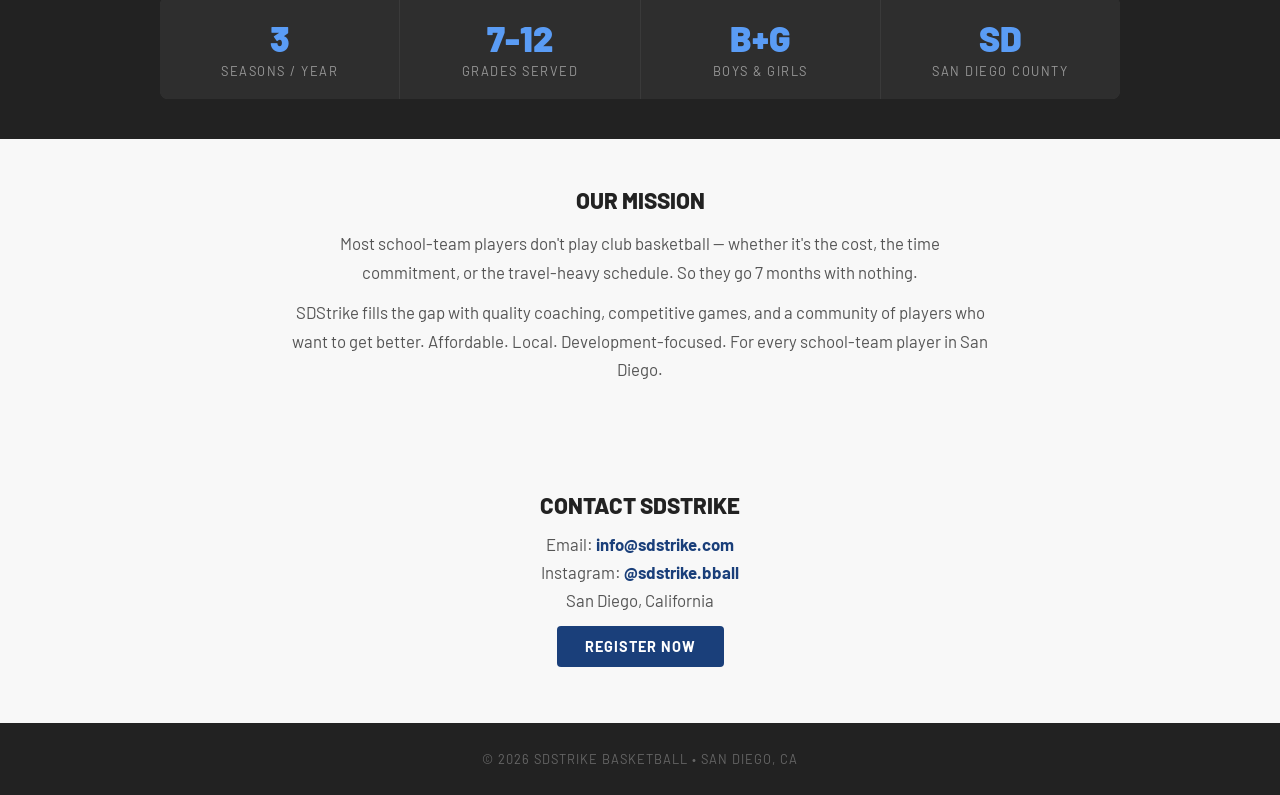
==== commit 7da4ffc6: "coaches bio" ====
--- a/index.html
+++ b/index.html
@@ -4,9 +4,12 @@
 <meta charset="UTF-8">
 <meta name="viewport" content="width=device-width, initial-scale=1.0">
 <title>SDStrike Basketball</title>
+<link rel="preconnect" href="https://fonts.googleapis.com">
+<link rel="preconnect" href="https://fonts.gstatic.com" crossorigin>
+<link href="https://fonts.googleapis.com/css2?family=Barlow:wght@400;600;700&display=swap" rel="stylesheet">
 <style>
   * { margin: 0; padding: 0; box-sizing: border-box; }
-  body { font-family: -apple-system, BlinkMacSystemFont, 'Segoe UI', Roboto, sans-serif; color: #222; background: #fff; margin: 0 auto; }
+  body { font-family: 'Barlow', sans-serif; color: #222; background: #fff; margin: 0 auto; }
 
   /* TOP BAR */
   .topbar { background: #1a3f7a; color: #fff; text-align: center; padding: 10px 16px; font-size: 0.8rem; font-weight: 600; }
@@ -26,12 +29,20 @@
   .menu-btn.open span:nth-child(2) { opacity: 0; }
   .menu-btn.open span:nth-child(3) { transform: rotate(-45deg) translate(5px, -5px); }
 
-  /* DROPDOWN MENU */
-  .menu-dropdown { display: none; border-bottom: 3px solid #1a3f7a; background: #fff; }
-  .menu-dropdown.open { display: block; }
-  .menu-dropdown a { display: flex; align-items: center; gap: 10px; padding: 16px 20px; color: #1a3f7a; text-decoration: none; font-weight: 700; font-size: 0.9rem; text-transform: uppercase; letter-spacing: 1px; border-bottom: 1px solid #f0f0f0; }
+  /* SLIDE-OUT DRAWER */
+  .menu-overlay { display: none; position: fixed; inset: 0; background: rgba(0,0,0,0.35); z-index: 200; }
+  .menu-overlay.open { display: block; }
+  .menu-dropdown { position: fixed; top: 0; left: 0; height: 100%; width: 75%; max-width: 280px; background: #fff; z-index: 201; transform: translateX(-100%); transition: transform 0.28s ease; box-shadow: 4px 0 20px rgba(0,0,0,0.15); display: flex; flex-direction: column; }
+  .menu-dropdown.open { transform: translateX(0); }
+  .menu-dropdown-header { background: #1a3f7a; padding: 20px 20px 16px; display: flex; align-items: center; justify-content: space-between; }
+  .menu-dropdown-header img { height: 32px; }
+  .menu-close { background: none; border: none; cursor: pointer; color: #fff; font-size: 1.4rem; line-height: 1; padding: 0; }
+  .menu-dropdown nav-section { display: block; padding: 8px 0; }
+  .menu-dropdown a { display: flex; align-items: center; gap: 12px; padding: 15px 20px; color: #222; text-decoration: none; font-weight: 600; font-size: 0.92rem; text-transform: uppercase; letter-spacing: 0.8px; border-bottom: 1px solid #f0f0f0; }
   .menu-dropdown a:last-child { border-bottom: none; }
   .menu-dropdown a:active { background: #f4f7ff; }
+  .menu-dropdown a .icon { width: 20px; height: 20px; flex-shrink: 0; color: #bbb; }
+  .menu-dropdown a .icon-img { width: 20px; height: 20px; flex-shrink: 0; filter: brightness(0) invert(1) brightness(0.73); }
 
   /* HERO */
   .hero { background: #222; color: #fff; padding: 40px 20px 36px; text-align: center; position: relative; overflow: hidden; }
@@ -199,8 +210,51 @@
     <div class="logo"><img src="sdstrikelogo.svg" alt="SD Strike"></div>
     <a href="https://docs.google.com/forms/d/e/1FAIpQLSfK__71O7koZuayCxLPjM4MMpA4Gy1IkX4Kkn_29KgoKGZwSg/viewform" class="nav-link" target="_blank">Sign Up</a>
   </nav>
+  <div class="menu-overlay" id="menuOverlay"></div>
   <div class="menu-dropdown" id="menuDropdown">
-    <a href="signin.html">&#128274; Log In</a>
+    <div class="menu-dropdown-header">
+      <img src="sdstrikelogo.svg" alt="SD Strike">
+      <button class="menu-close" id="menuClose" aria-label="Close menu">&#x2715;</button>
+    </div>
+    <a href="#programs">
+      <svg class="icon" viewBox="0 0 20 20" fill="none" stroke="currentColor" stroke-width="1.6" stroke-linecap="round" stroke-linejoin="round">
+        <path d="M5,3 h10 v5 c0,4 -3,6 -5,7 c-2,-1 -5,-3 -5,-7 z"/>
+        <path d="M5,5 C3,5 1,6 1,8.5 C1,11 3,12 5,11"/>
+        <path d="M15,5 C17,5 19,6 19,8.5 C19,11 17,12 15,11"/>
+        <line x1="10" y1="15" x2="10" y2="17"/>
+        <line x1="6" y1="17" x2="14" y2="17"/>
+      </svg>
+      Programs
+    </a>
+    <a href="coaches.html">
+      <svg class="icon" viewBox="0 0 20 20" fill="none" stroke="currentColor" stroke-width="1.6" stroke-linecap="round" stroke-linejoin="round">
+        <circle cx="7" cy="6" r="3"/>
+        <path d="M1,17 C1,13 4,11 7,11 C10,11 13,13 13,17"/>
+        <circle cx="14" cy="7" r="2.5"/>
+        <path d="M13,17 C13,13.5 14.5,12 16,11.5 C17.5,11 19,12 19,15"/>
+      </svg>
+      Coaches
+    </a>
+    <a href="#about">
+      <svg class="icon" viewBox="0 0 20 20" fill="none" stroke="currentColor" stroke-width="2.2" stroke-linecap="round" stroke-linejoin="round">
+        <polyline points="12,2 7,11 10.5,11 8,18 13,9 9.5,9"/>
+      </svg>
+      Our Mission
+    </a>
+    <a href="#contact">
+      <svg class="icon" viewBox="0 0 20 20" fill="none" stroke="currentColor" stroke-width="1.6" stroke-linecap="round" stroke-linejoin="round">
+        <rect x="2" y="5" width="16" height="11" rx="1.5"/>
+        <polyline points="2,5 10,12 18,5"/>
+      </svg>
+      Contact Us
+    </a>
+    <a href="signin.html">
+      <svg class="icon" viewBox="0 0 20 20" fill="none" stroke="currentColor" stroke-width="1.6" stroke-linecap="round" stroke-linejoin="round">
+        <rect x="5" y="9" width="10" height="8" rx="1.5"/>
+        <path d="M7 9V6a3 3 0 0 1 6 0v3"/>
+      </svg>
+      Log In
+    </a>
   </div>
 </div>
 
@@ -342,17 +396,29 @@
 
   const menuBtn = document.getElementById('menuBtn');
   const menuDropdown = document.getElementById('menuDropdown');
-  menuBtn.addEventListener('click', () => {
-    const isOpen = menuDropdown.classList.toggle('open');
-    menuBtn.classList.toggle('open', isOpen);
-    menuBtn.setAttribute('aria-expanded', isOpen);
-  });
-  document.addEventListener('click', (e) => {
-    if (!menuBtn.contains(e.target) && !menuDropdown.contains(e.target)) {
-      menuDropdown.classList.remove('open');
-      menuBtn.classList.remove('open');
-      menuBtn.setAttribute('aria-expanded', false);
-    }
+  const menuOverlay = document.getElementById('menuOverlay');
+  const menuClose = document.getElementById('menuClose');
+
+  function openMenu() {
+    menuDropdown.classList.add('open');
+    menuOverlay.classList.add('open');
+    menuBtn.classList.add('open');
+    menuBtn.setAttribute('aria-expanded', true);
+  }
+  function closeMenu() {
+    menuDropdown.classList.remove('open');
+    menuOverlay.classList.remove('open');
+    menuBtn.classList.remove('open');
+    menuBtn.setAttribute('aria-expanded', false);
+  }
+
+  menuBtn.addEventListener('click', () => menuDropdown.classList.contains('open') ? closeMenu() : openMenu());
+  menuClose.addEventListener('click', closeMenu);
+  menuOverlay.addEventListener('click', closeMenu);
+
+  // Close when an anchor link is clicked
+  menuDropdown.querySelectorAll('a[href^="#"]').forEach(link => {
+    link.addEventListener('click', closeMenu);
   });
 </script>
 </body>
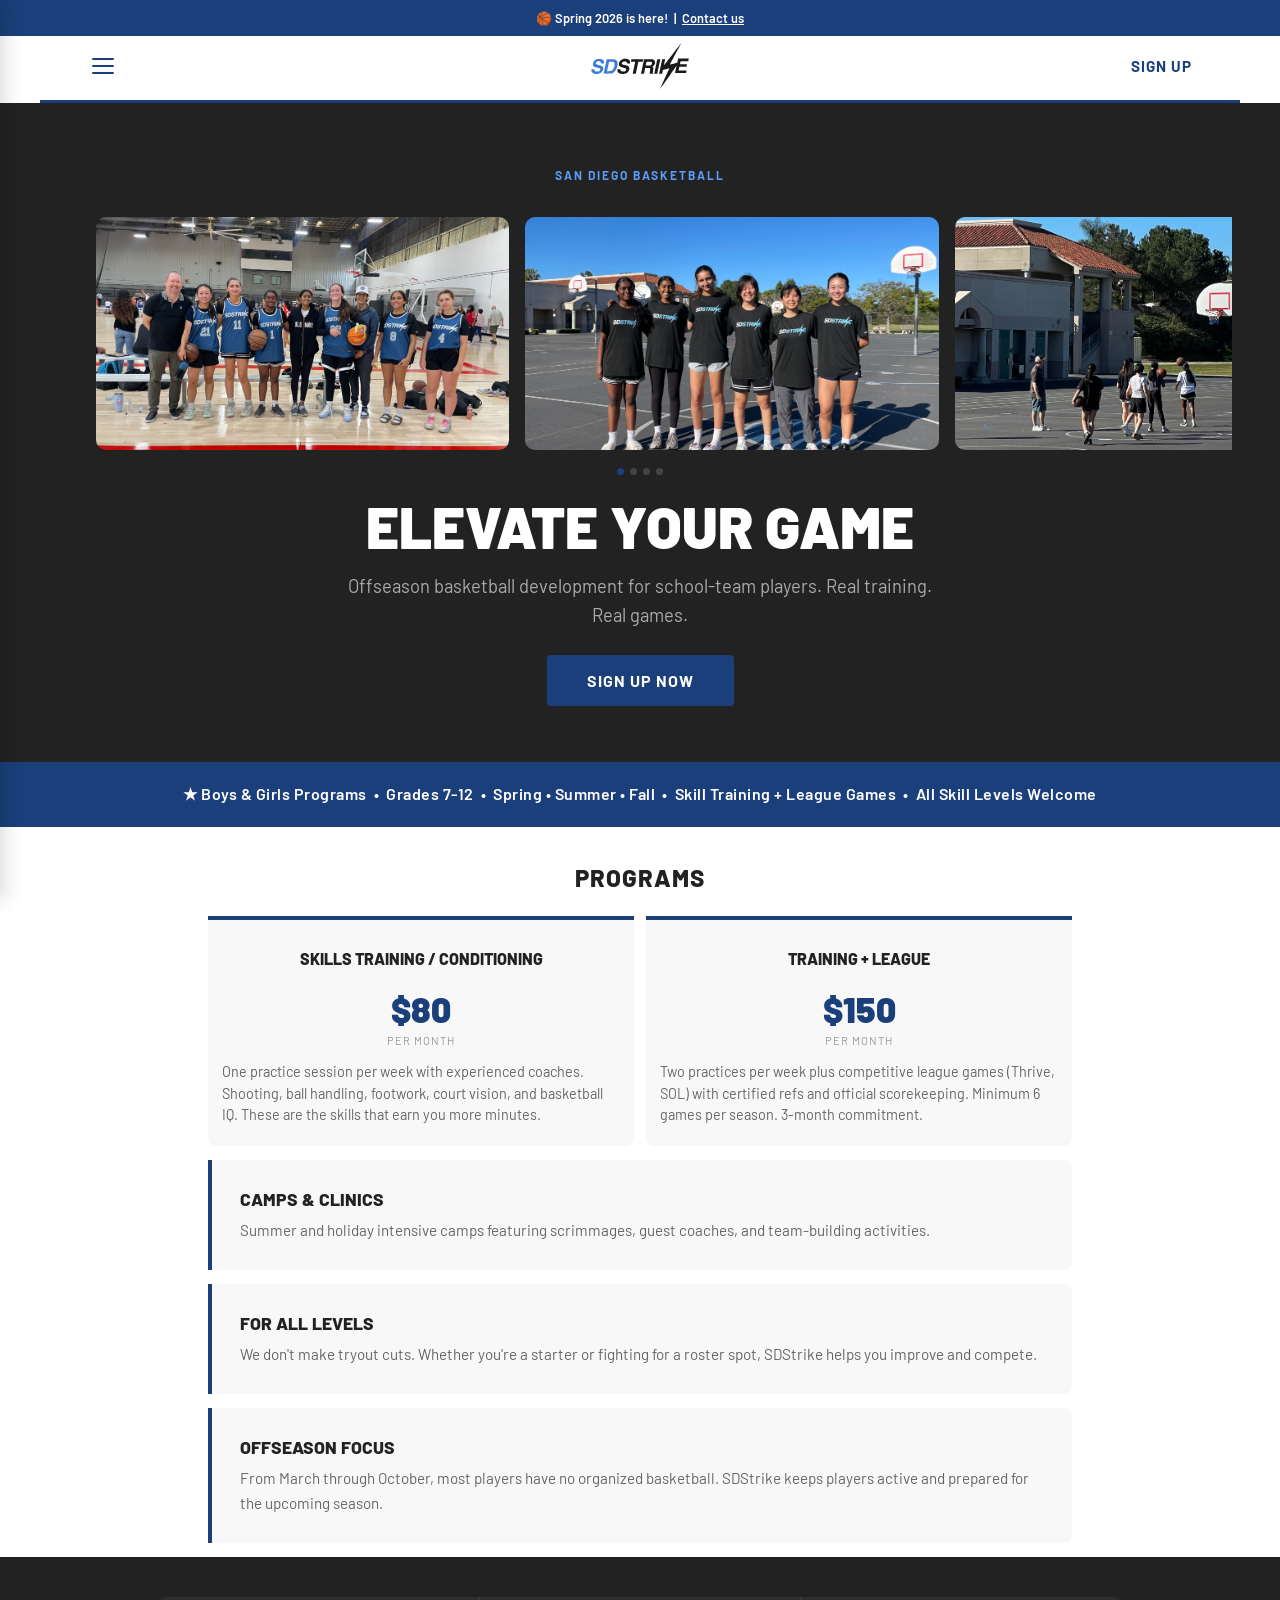
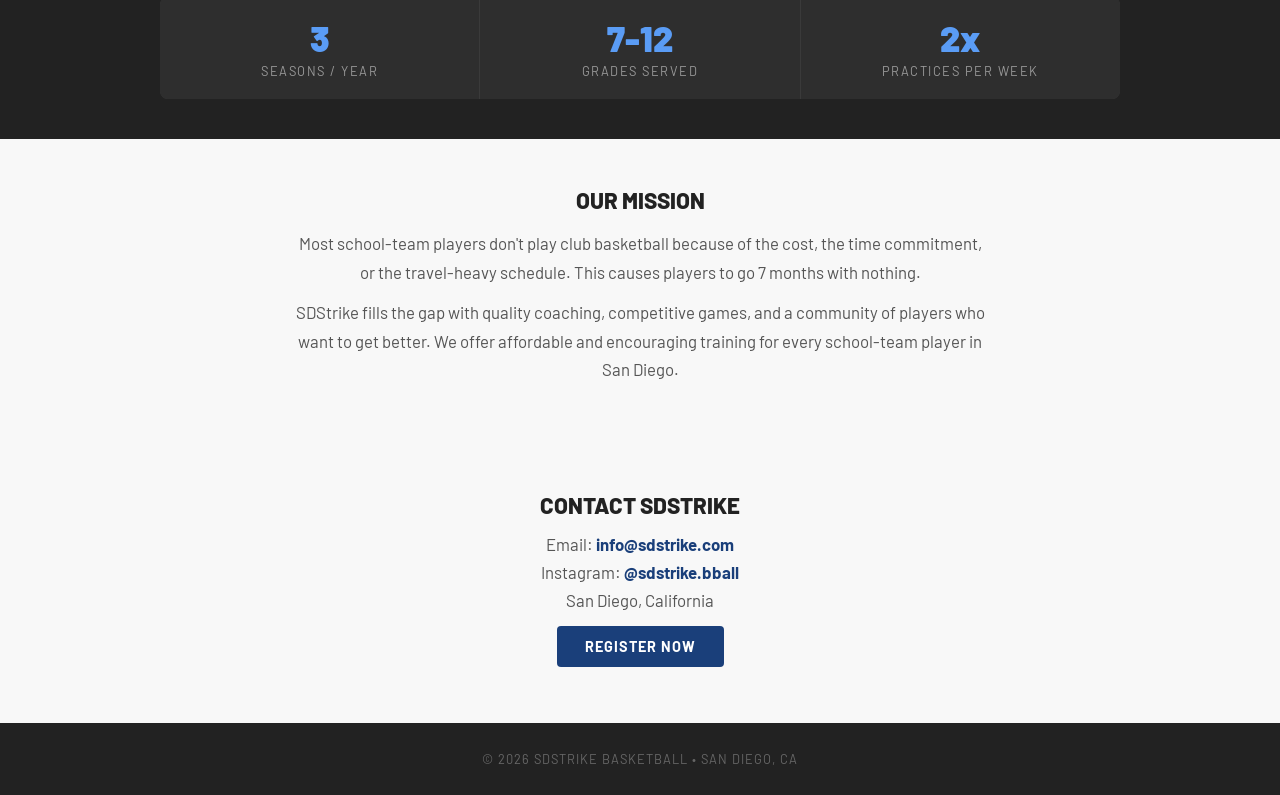
==== commit 69bace64: "update website copy, replace stock photos with team photos - Rephrase mission and program descriptio" ====
--- a/index.html
+++ b/index.html
@@ -51,7 +51,7 @@
   .hero h1 { font-size: 2.4rem; font-weight: 900; text-transform: uppercase; line-height: 1.1; margin-bottom: 14px; }
   .hero p { font-size: 1rem; color: #aaa; line-height: 1.6; margin-bottom: 24px; }
   .hero .btn { display: inline-block; background: #1a3f7a; color: #fff; padding: 14px 32px; font-size: 0.95rem; font-weight: 700; text-decoration: none; text-transform: uppercase; letter-spacing: 1px; border-radius: 4px; }
-  .hero .bg-ball { position: absolute; right: -60px; bottom: -70px; font-size: 16rem; opacity: 0.15; pointer-events: none; }
+
 
   /* GALLERY SLIDESHOW */
   .gallery { padding: 16px 0 20px; }
@@ -137,7 +137,7 @@
     .programs { padding: 0 32px; max-width: 800px; margin: 0 auto; }
 
     /* Stats */
-    .stats { max-width: 800px; margin: 0 auto; grid-template-columns: repeat(4, 1fr); }
+    .stats { max-width: 800px; margin: 0 auto; grid-template-columns: repeat(3, 1fr); }
     .dark-block { padding: 32px 32px; }
 
     /* About / Contact */
@@ -264,20 +264,16 @@
   <div class="gallery">
     <div class="gallery-track" id="galleryTrack">
       <div class="gallery-slide">
-        <img src="https://images.unsplash.com/photo-1546519638-68e109498ffc?w=800&q=80" alt="Basketball training">
-        <div class="caption">Skill training sessions — twice a week</div>
+        <img src="photos/bballgroup1.jpg" alt="SDStrike group basketball">
       </div>
       <div class="gallery-slide">
-        <img src="https://images.unsplash.com/photo-1574623452334-1e0ac2b3ccb4?w=800&q=80" alt="Game day basketball">
-        <div class="caption">Weekend league games with refs</div>
+        <img src="photos/bballgroup2.jpg" alt="SDStrike group basketball">
       </div>
       <div class="gallery-slide">
-        <img src="https://images.unsplash.com/photo-1519861531473-9200262188bf?w=800&q=80" alt="Basketball on court">
-        <div class="caption">Building a community of players</div>
+        <img src="photos/bballgroup4.jpg" alt="SDStrike group basketball">
       </div>
       <div class="gallery-slide">
-        <img src="https://images.unsplash.com/photo-1608245449230-4ac19066d2d0?w=800&q=80" alt="Youth basketball">
-        <div class="caption">Development for every school-team player</div>
+        <img src="photos/bballgroup3.jpg" alt="SDStrike group basketball">
       </div>
     </div>
     <div class="gallery-dots" id="galleryDots">
@@ -289,7 +285,6 @@
   </div>
 
   <h1>Elevate Your Game</h1>
-  <div class="bg-ball">&#127936;</div>
   <p>Offseason basketball development for school-team players. Real training. Real games.</p>
   <a href="https://docs.google.com/forms/d/e/1FAIpQLSfK__71O7koZuayCxLPjM4MMpA4Gy1IkX4Kkn_29KgoKGZwSg/viewform" class="btn" target="_blank">Sign Up Now</a>
 </section>
@@ -307,10 +302,10 @@
 
   <div class="pricing-row">
     <div class="pricing-card">
-      <h3>Training</h3>
+      <h3>Skills Training / Conditioning</h3>
       <div class="price">$80</div>
       <div class="price-sub">per month</div>
-      <p>One practice session per week with experienced coaches. Shooting, ball handling, footwork, court vision, and basketball IQ — the skills that earn you more minutes.</p>
+      <p>One practice session per week with experienced coaches. Shooting, ball handling, footwork, court vision, and basketball IQ. These are the skills that earn you more minutes.</p>
     </div>
     <div class="pricing-card">
       <h3>Training + League</h3>
@@ -322,17 +317,17 @@
 
   <div class="program-card">
     <h3>Camps &amp; Clinics</h3>
-    <p>Summer and holiday intensive camps. Deep skill work, scrimmages, guest coaches, and team-building activities.</p>
+    <p>Summer and holiday intensive camps featuring scrimmages, guest coaches, and team-building activities.</p>
   </div>
 
   <div class="program-card">
     <h3>For All Levels</h3>
-    <p>No tryout cuts. Whether you're a starter or fighting for a roster spot, SDStrike helps you improve and compete.</p>
+    <p>We don't make tryout cuts. Whether you're a starter or fighting for a roster spot, SDStrike helps you improve and compete.</p>
   </div>
 
   <div class="program-card">
     <h3>Offseason Focus</h3>
-    <p>March through October — that's 7 months with no structured basketball. We fill that gap with programming across three seasons.</p>
+    <p>From March through October, most players have no organized basketball. SDStrike keeps players active and prepared for the upcoming season.</p>
   </div>
 </div>
 
@@ -347,12 +342,8 @@
     <div class="label">Grades Served</div>
   </div>
   <div class="stat-item">
-    <div class="num">B+G</div>
-    <div class="label">Boys &amp; Girls</div>
-  </div>
-  <div class="stat-item">
-    <div class="num">SD</div>
-    <div class="label">San Diego County</div>
+    <div class="num">2x</div>
+    <div class="label">Practices Per Week</div>
   </div>
 </div>
 
@@ -360,8 +351,8 @@
 
 <section class="about" id="about">
   <h2>Our Mission</h2>
-  <p>Most school-team players don't play club basketball — whether it's the cost, the time commitment, or the travel-heavy schedule. So they go 7 months with nothing.</p>
-  <p>SDStrike fills the gap with quality coaching, competitive games, and a community of players who want to get better. Affordable. Local. Development-focused. For every school-team player in San Diego.</p>
+  <p>Most school-team players don't play club basketball because of the cost, the time commitment, or the travel-heavy schedule. This causes players to go 7 months with nothing.</p>
+  <p>SDStrike fills the gap with quality coaching, competitive games, and a community of players who want to get better. We offer affordable and encouraging training for every school-team player in San Diego.</p>
   <!-- <p style="margin-top: 16px;"><a href="internal/players.html" style="color:#1a3f7a; font-weight:700; text-decoration:none; font-size:0.9rem; text-transform:uppercase; letter-spacing:1px;">See Where Our Players Play &rarr;</a></p> -->
 </section>
 
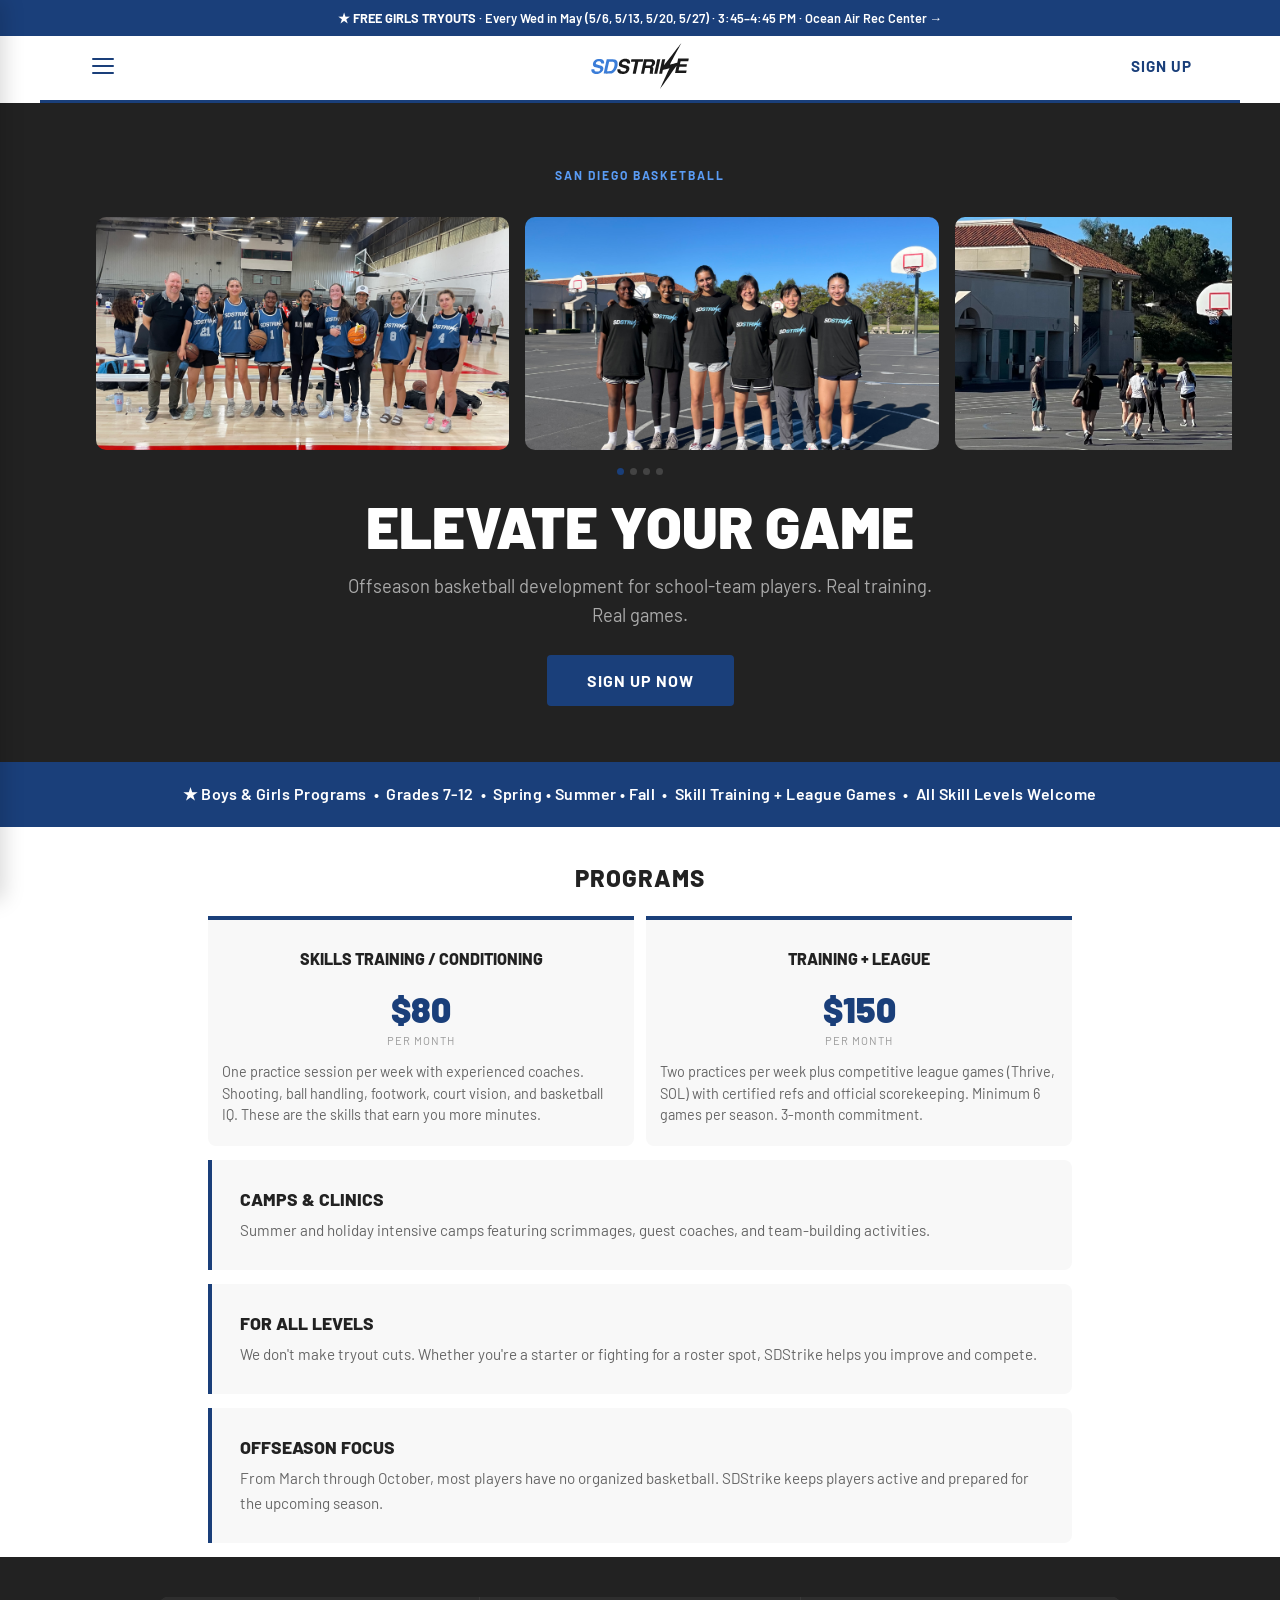
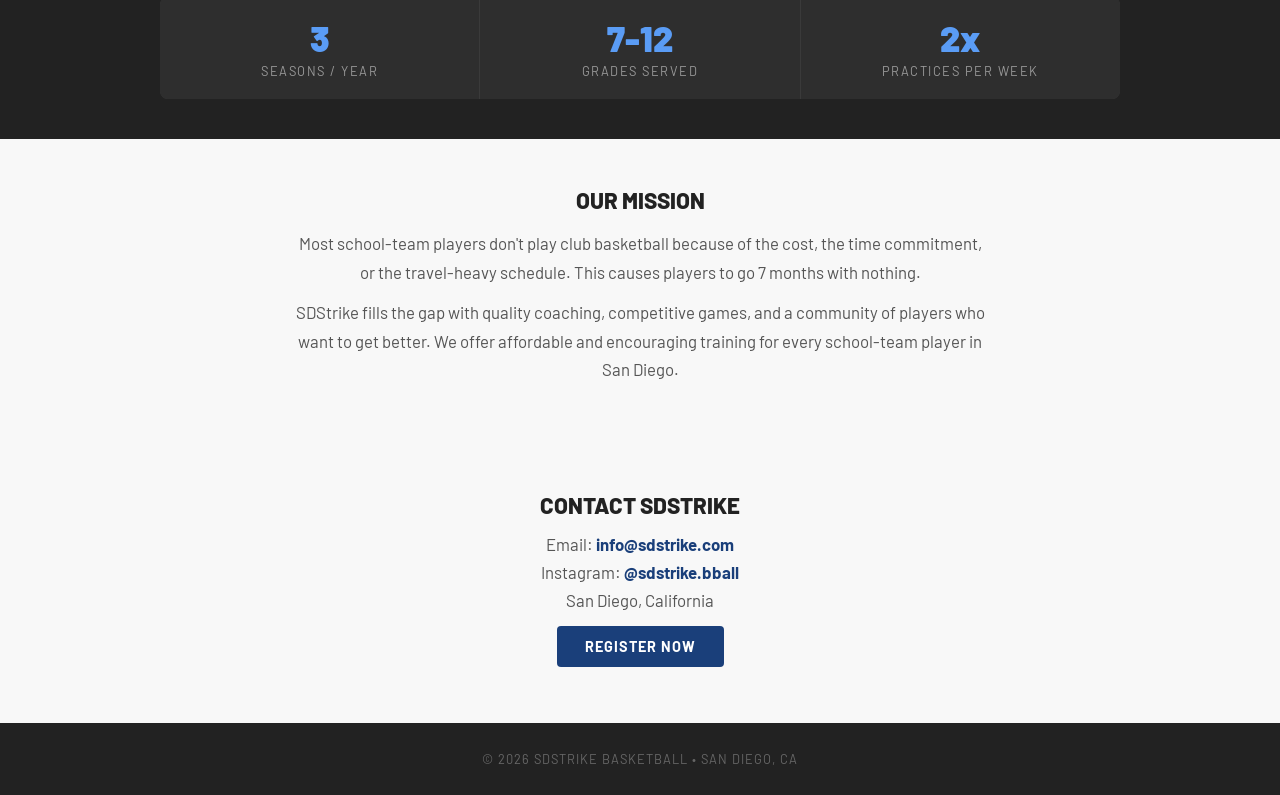
==== commit 331e8e85: "add tryout" ====
--- a/index.html
+++ b/index.html
@@ -199,7 +199,7 @@
 <body>
 
 <div class="topbar">
-  &#127936; Spring 2026 is here! &nbsp;|&nbsp; <a href="#contact">Contact us</a>
+  <a href="tryout_flyer.html" style="color:#fff; text-decoration:none;">&#9733; <strong>FREE GIRLS TRYOUTS</strong> &middot; Every Wed in May (5/6, 5/13, 5/20, 5/27) &middot; 3:45&ndash;4:45 PM &middot; Ocean Air Rec Center &rarr;</a>
 </div>
 
 <div class="nav-container">
